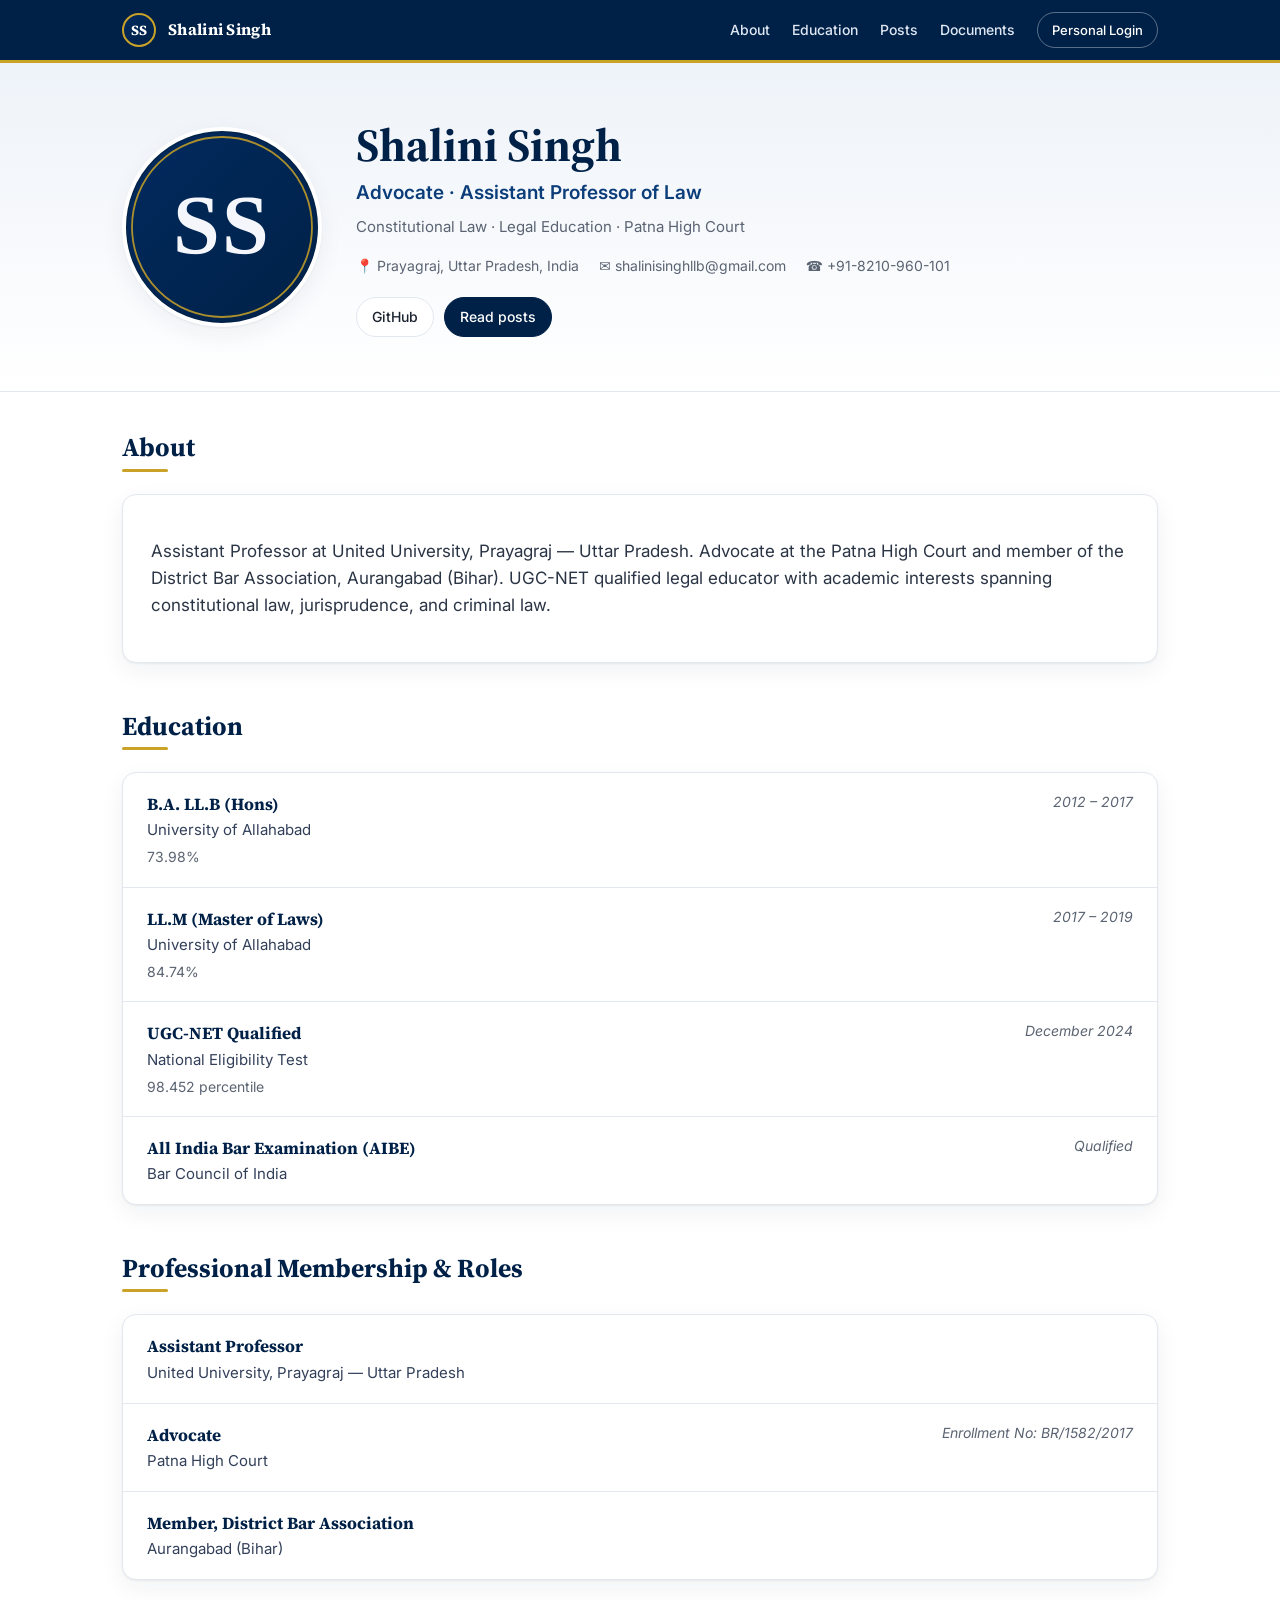
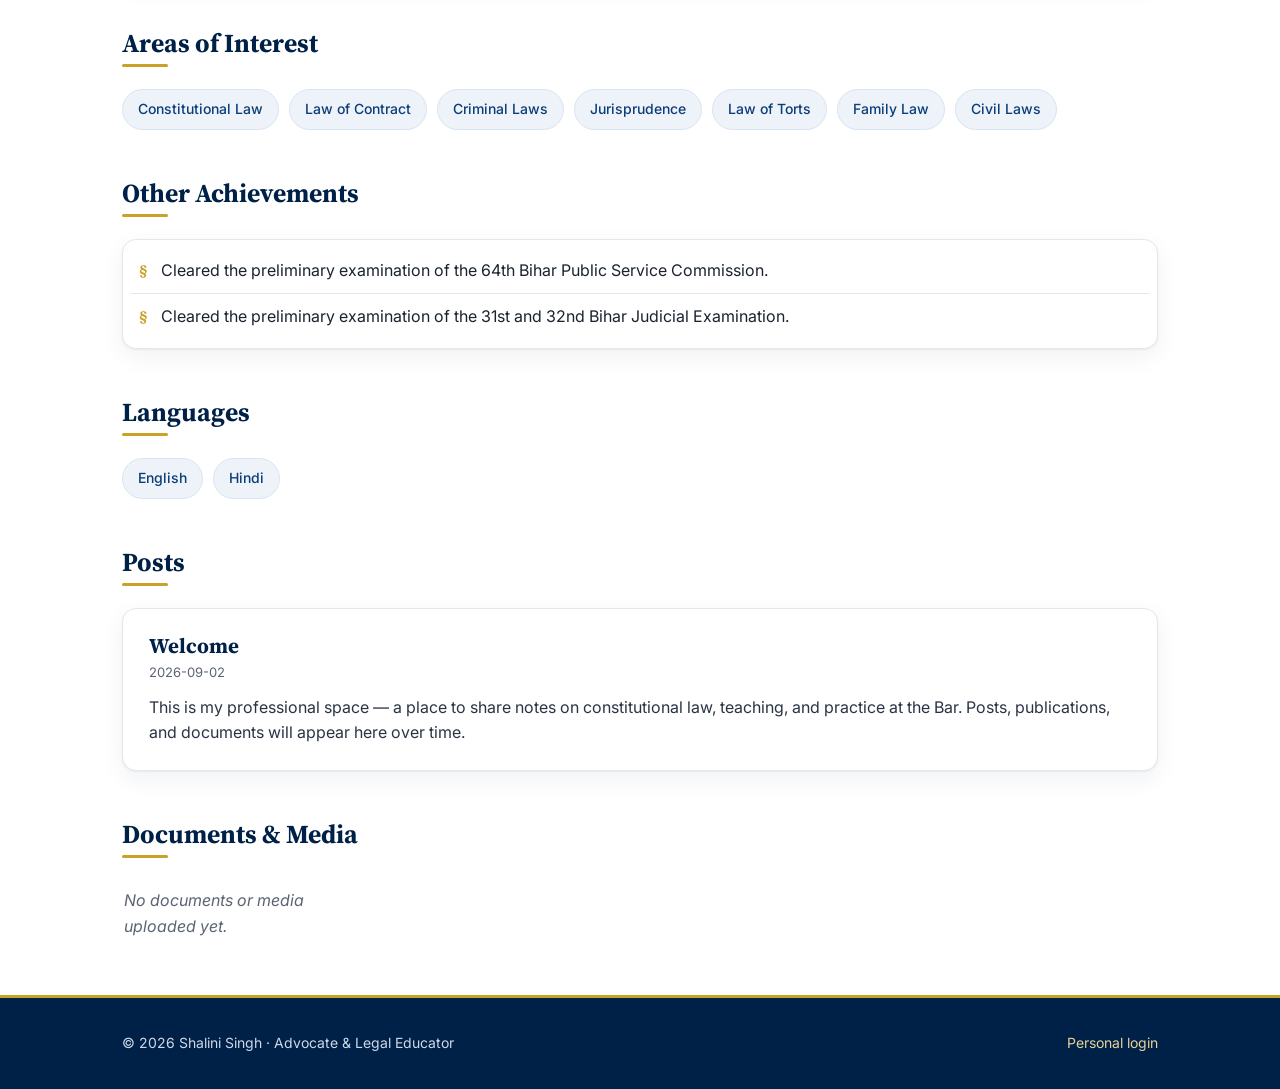
==== index.html @ 28cd280b "Initial site: public view + personal editor (GitHub-backed)" ====
<!DOCTYPE html>
<html lang="en">
<head>
  <meta charset="UTF-8" />
  <meta name="viewport" content="width=device-width, initial-scale=1.0" />
  <title>Shalini Singh — Advocate & Legal Educator</title>
  <meta name="description" content="Shalini Singh — Advocate at the Patna High Court and Assistant Professor of Law. Constitutional law, jurisprudence, and legal education." />
  <link rel="icon" href="assets/avatar.svg" />
  <link rel="preconnect" href="https://fonts.googleapis.com" />
  <link rel="preconnect" href="https://fonts.gstatic.com" crossorigin />
  <link href="https://fonts.googleapis.com/css2?family=Inter:wght@400;500;600;700&family=Source+Serif+4:opsz,wght@8..60,400;8..60,600;8..60,700&display=swap" rel="stylesheet" />
  <link rel="stylesheet" href="css/style.css" />
</head>
<body>
  <header class="topbar">
    <div class="container">
      <div class="brand">
        <span class="mark">SS</span>
        <a href="index.html">Shalini Singh</a>
      </div>
      <nav class="nav">
        <a href="#about">About</a>
        <a href="#education">Education</a>
        <a href="#posts">Posts</a>
        <a href="#library">Documents</a>
        <a class="btn-admin" href="admin.html">Personal Login</a>
      </nav>
    </div>
  </header>

  <section class="hero">
    <div class="container">
      <img id="hero-photo" class="photo" src="assets/avatar.svg" alt="Shalini Singh" />
      <div>
        <h1 id="hero-name">Shalini Singh</h1>
        <div class="title" id="hero-title"></div>
        <div class="tagline" id="hero-tagline"></div>
        <div class="meta" id="hero-meta"></div>
        <div class="actions" id="hero-actions"></div>
      </div>
    </div>
  </section>

  <main class="container">
    <section class="section" id="about">
      <div class="section-head"><h2>About</h2></div>
      <div class="card about-card" id="about-body"></div>
    </section>

    <!-- CV sections rendered from content.json -->
    <div id="sections"></div>

    <section class="section" id="posts">
      <div class="section-head"><h2>Posts</h2></div>
      <div class="posts" id="posts-list"></div>
    </section>

    <section class="section" id="library">
      <div class="section-head"><h2>Documents &amp; Media</h2></div>
      <div class="library" id="library-list"></div>
    </section>
  </main>

  <footer>
    <div class="container">
      <div>© <span id="year"></span> Shalini Singh · Advocate &amp; Legal Educator</div>
      <div><a href="admin.html">Personal login</a></div>
    </div>
  </footer>

  <script src="js/config.js"></script>
  <script src="js/app.js"></script>
</body>
</html>
---- css/style.css ----
/* ============================================================
   Shalini Singh — Advocate & Legal Educator
   Original design, academic aesthetic (Oxford-blue + gold).
   No third-party brand assets are used.
   ============================================================ */

:root {
  --navy: #002147;
  --navy-700: #012a5e;
  --navy-600: #0b3d7a;
  --link: #0b4aa2;
  --gold: #c9a227;
  --gold-soft: #e7d29a;
  --ink: #1b2330;
  --muted: #5b6472;
  --line: #e3e8ef;
  --bg: #ffffff;
  --bg-soft: #f6f8fb;
  --bg-tint: #eef3f9;
  --card: #ffffff;
  --shadow: 0 1px 2px rgba(16,32,64,.06), 0 8px 24px rgba(16,32,64,.06);
  --radius: 14px;
  --maxw: 1080px;
  --serif: "Source Serif 4", Georgia, "Times New Roman", serif;
  --sans: "Inter", system-ui, -apple-system, "Segoe UI", Roboto, Arial, sans-serif;
}

* { box-sizing: border-box; }
html { scroll-behavior: smooth; }
body {
  margin: 0;
  font-family: var(--sans);
  color: var(--ink);
  background: var(--bg);
  line-height: 1.6;
  -webkit-font-smoothing: antialiased;
}
a { color: var(--link); text-decoration: none; }
a:hover { text-decoration: underline; }
img { max-width: 100%; display: block; }
h1, h2, h3, h4 { font-family: var(--serif); color: var(--navy); line-height: 1.2; margin: 0 0 .4em; font-weight: 700; }
.container { max-width: var(--maxw); margin: 0 auto; padding: 0 22px; }

/* ---------- Top bar ---------- */
.topbar {
  position: sticky; top: 0; z-index: 50;
  background: var(--navy);
  color: #fff;
  border-bottom: 3px solid var(--gold);
}
.topbar .container { display: flex; align-items: center; justify-content: space-between; height: 60px; }
.brand { display: flex; align-items: center; gap: 12px; font-family: var(--serif); font-weight: 700; letter-spacing: .3px; }
.brand .mark {
  width: 34px; height: 34px; border-radius: 50%;
  background: linear-gradient(135deg, var(--navy-700), var(--navy));
  border: 2px solid var(--gold); color: #fff; font-size: 14px;
  display: grid; place-items: center; font-family: var(--serif); font-weight: 700;
}
.brand a { color: #fff; }
.brand a:hover { text-decoration: none; color: var(--gold-soft); }
.nav { display: flex; align-items: center; gap: 22px; }
.nav a { color: #dfe7f3; font-size: 14px; font-weight: 500; }
.nav a:hover { color: #fff; text-decoration: none; }
.nav .btn-admin {
  border: 1px solid rgba(255,255,255,.35); padding: 7px 14px; border-radius: 999px;
  color: #fff; font-size: 13px;
}
.nav .btn-admin:hover { background: rgba(255,255,255,.12); }

/* ---------- Hero ---------- */
.hero { background: linear-gradient(180deg, var(--bg-tint), var(--bg)); border-bottom: 1px solid var(--line); }
.hero .container { display: grid; grid-template-columns: 200px 1fr; gap: 34px; align-items: center; padding: 54px 22px; }
.hero .photo {
  width: 200px; height: 200px; border-radius: 50%; object-fit: cover;
  border: 4px solid #fff; box-shadow: var(--shadow); background: var(--navy);
}
.hero h1 { font-size: clamp(30px, 5vw, 46px); margin-bottom: 6px; }
.hero .title { font-size: 19px; color: var(--navy-600); font-weight: 600; }
.hero .tagline { color: var(--muted); margin-top: 6px; font-size: 15px; }
.hero .meta { display: flex; flex-wrap: wrap; gap: 8px 20px; margin-top: 16px; color: var(--muted); font-size: 14px; }
.hero .meta a { color: var(--muted); }
.hero .meta a:hover { color: var(--link); }
.hero .actions { margin-top: 20px; display: flex; flex-wrap: wrap; gap: 10px; }
.chip {
  display: inline-flex; align-items: center; gap: 7px;
  padding: 8px 15px; border-radius: 999px; font-size: 14px; font-weight: 500;
  border: 1px solid var(--line); background: #fff; color: var(--ink);
}
.chip:hover { border-color: var(--gold); text-decoration: none; }
.chip.primary { background: var(--navy); color: #fff; border-color: var(--navy); }
.chip.primary:hover { background: var(--navy-700); }

/* ---------- Sections ---------- */
main { padding: 12px 0 60px; }
.section { padding: 40px 0 8px; }
.section-head { display: flex; align-items: baseline; gap: 14px; margin-bottom: 22px; }
.section-head h2 { font-size: 26px; margin: 0; position: relative; padding-bottom: 8px; }
.section-head h2::after { content: ""; position: absolute; left: 0; bottom: 0; width: 46px; height: 3px; background: var(--gold); border-radius: 2px; }

.card { background: var(--card); border: 1px solid var(--line); border-radius: var(--radius); box-shadow: var(--shadow); }
.grid { display: grid; gap: 18px; }
.about-card { padding: 26px 28px; font-size: 17px; color: #2a3444; }

/* timeline / list */
.timeline .row, .list .row { padding: 18px 24px; border-bottom: 1px solid var(--line); display: grid; grid-template-columns: 1fr auto; gap: 4px 18px; }
.timeline .row:last-child, .list .row:last-child { border-bottom: 0; }
.row .heading { font-family: var(--serif); font-weight: 700; color: var(--navy); font-size: 17px; }
.row .sub { color: #33405a; font-size: 15px; }
.row .meta { color: var(--muted); font-size: 14px; font-style: italic; white-space: nowrap; }
.row .detail { grid-column: 1 / -1; color: var(--muted); font-size: 14px; }

/* tags */
.tags { display: flex; flex-wrap: wrap; gap: 10px; }
.tag { background: var(--bg-tint); color: var(--navy-600); border: 1px solid #d9e4f2; padding: 8px 15px; border-radius: 999px; font-size: 14px; font-weight: 500; }

/* bullets */
.bullets { list-style: none; margin: 0; padding: 8px 8px; }
.bullets li { position: relative; padding: 10px 10px 10px 30px; border-bottom: 1px solid var(--line); }
.bullets li:last-child { border-bottom: 0; }
.bullets li::before { content: "§"; position: absolute; left: 8px; top: 10px; color: var(--gold); font-family: var(--serif); font-weight: 700; }

/* text section */
.text-body { padding: 22px 26px; color: #2a3444; }
.text-body p { margin: 0 0 12px; }

/* ---------- Posts ---------- */
.posts { display: grid; gap: 20px; }
.post { padding: 24px 26px; }
.post h3 { font-size: 21px; margin-bottom: 4px; }
.post .date { color: var(--muted); font-size: 13px; margin-bottom: 12px; }
.post .body { color: #2a3444; white-space: pre-wrap; }
.post .media { margin-top: 16px; display: grid; grid-template-columns: repeat(auto-fill, minmax(150px, 1fr)); gap: 12px; }
.post .media img { border-radius: 10px; border: 1px solid var(--line); }

/* ---------- Documents / media library ---------- */
.library { display: grid; grid-template-columns: repeat(auto-fill, minmax(220px, 1fr)); gap: 18px; }
.doc { padding: 18px 20px; display: flex; flex-direction: column; gap: 10px; }
.doc .icon { width: 42px; height: 42px; border-radius: 10px; background: var(--bg-tint); color: var(--navy); display: grid; place-items: center; font-family: var(--serif); font-weight: 700; font-size: 15px; border: 1px solid #d9e4f2; }
.doc .name { font-weight: 600; color: var(--navy); word-break: break-word; }
.doc .cap { color: var(--muted); font-size: 13px; }
.doc .thumb { border-radius: 10px; border: 1px solid var(--line); aspect-ratio: 4/3; object-fit: cover; }
.doc video { border-radius: 10px; width: 100%; }
.doc a.open { font-size: 13px; font-weight: 600; }

.empty { color: var(--muted); font-style: italic; padding: 8px 2px; }

/* ---------- Footer ---------- */
footer { background: var(--navy); color: #cdd9ea; padding: 34px 0; margin-top: 40px; border-top: 3px solid var(--gold); }
footer .container { display: flex; flex-wrap: wrap; justify-content: space-between; gap: 12px; font-size: 14px; }
footer a { color: var(--gold-soft); }

/* ============================================================
   Admin panel
   ============================================================ */
.admin-wrap { max-width: 860px; margin: 0 auto; padding: 30px 22px 80px; }
.panel { background: #fff; border: 1px solid var(--line); border-radius: var(--radius); box-shadow: var(--shadow); padding: 24px 26px; margin-bottom: 22px; }
.panel h2 { font-size: 20px; }
.panel h3 { font-size: 16px; margin-top: 4px; }
label { display: block; font-size: 13px; font-weight: 600; color: var(--navy); margin: 12px 0 5px; }
input[type=text], input[type=password], input[type=url], input[type=email], input[type=tel], input[type=date], select, textarea {
  width: 100%; padding: 10px 12px; border: 1px solid #cdd6e2; border-radius: 9px; font-family: var(--sans); font-size: 14px; color: var(--ink); background: #fff;
}
textarea { min-height: 96px; resize: vertical; }
input:focus, textarea:focus, select:focus { outline: none; border-color: var(--navy-600); box-shadow: 0 0 0 3px rgba(11,61,122,.12); }
.btn {
  display: inline-flex; align-items: center; gap: 8px; cursor: pointer;
  border: 1px solid var(--navy); background: var(--navy); color: #fff;
  padding: 10px 18px; border-radius: 9px; font-size: 14px; font-weight: 600; font-family: var(--sans);
}
.btn:hover { background: var(--navy-700); }
.btn.secondary { background: #fff; color: var(--navy); }
.btn.secondary:hover { background: var(--bg-soft); }
.btn.danger { background: #fff; color: #9b1c2e; border-color: #e0b4bb; }
.btn.danger:hover { background: #fdeef0; }
.btn.ghost { background: transparent; border-color: transparent; color: var(--link); padding: 6px 8px; }
.row-actions { display: flex; gap: 8px; flex-wrap: wrap; }
.hint { color: var(--muted); font-size: 13px; margin-top: 6px; }
.callout { background: #fff8e6; border: 1px solid var(--gold-soft); border-left: 4px solid var(--gold); padding: 14px 16px; border-radius: 10px; color: #5b4a1a; font-size: 14px; }
.tab-bar { display: flex; gap: 6px; flex-wrap: wrap; margin: 16px 0 20px; }
.tab { padding: 9px 16px; border-radius: 999px; border: 1px solid var(--line); background: #fff; cursor: pointer; font-size: 14px; font-weight: 600; color: var(--muted); }
.tab.active { background: var(--navy); color: #fff; border-color: var(--navy); }
.tabpane { display: none; }
.tabpane.active { display: block; }
.item-row { border: 1px solid var(--line); border-radius: 10px; padding: 14px 16px; margin-bottom: 12px; background: var(--bg-soft); }
.item-row .top { display: flex; justify-content: space-between; align-items: center; gap: 10px; }
.item-row .top strong { font-family: var(--serif); color: var(--navy); }
.grid-2 { display: grid; grid-template-columns: 1fr 1fr; gap: 12px; }
.status { position: fixed; right: 18px; bottom: 18px; background: var(--navy); color: #fff; padding: 12px 18px; border-radius: 10px; box-shadow: var(--shadow); font-size: 14px; opacity: 0; transform: translateY(10px); transition: .25s; z-index: 200; max-width: 360px; }
.status.show { opacity: 1; transform: none; }
.status.err { background: #9b1c2e; }
.status.ok { background: #14663b; }
.gate { max-width: 460px; margin: 60px auto; }

@media (max-width: 760px) {
  .hero .container { grid-template-columns: 1fr; justify-items: center; text-align: center; padding: 36px 22px; }
  .hero .meta, .hero .actions { justify-content: center; }
  .nav a:not(.btn-admin) { display: none; }
  .grid-2 { grid-template-columns: 1fr; }
  .row .meta { white-space: normal; }
}
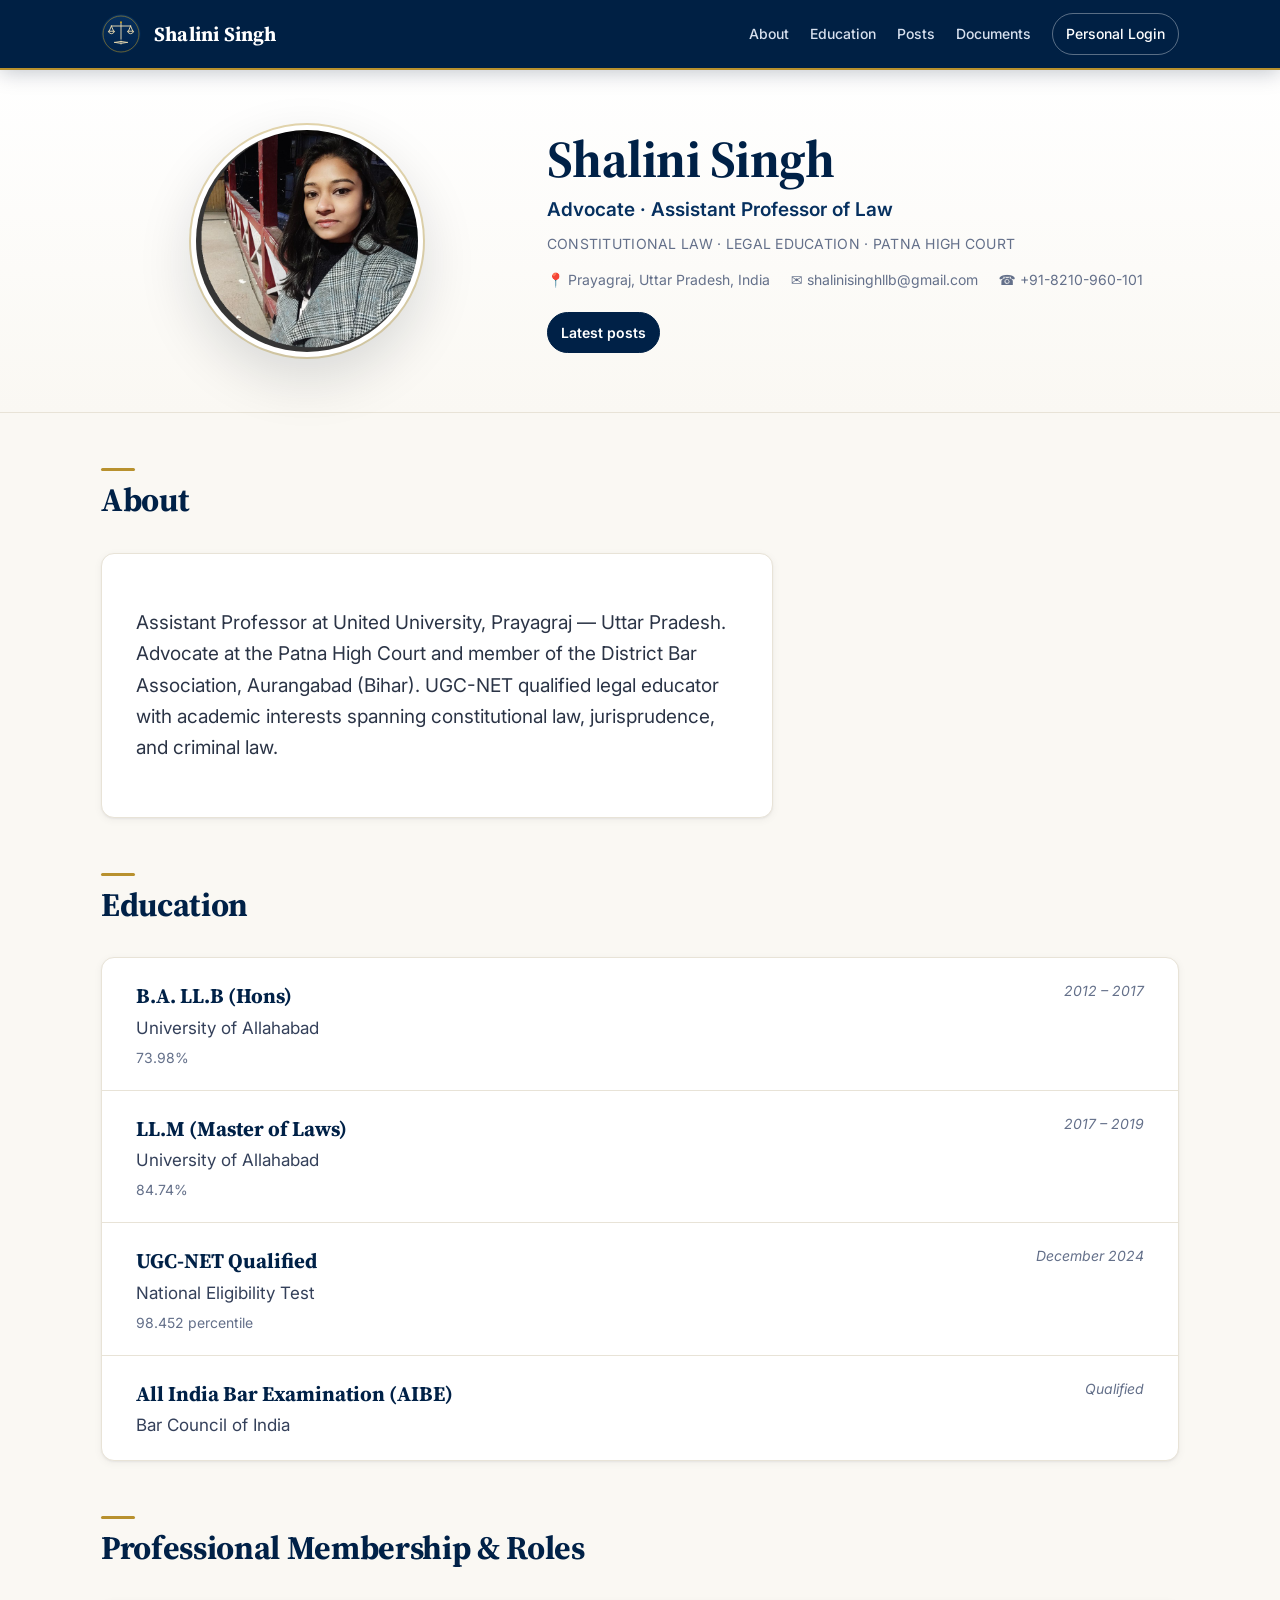
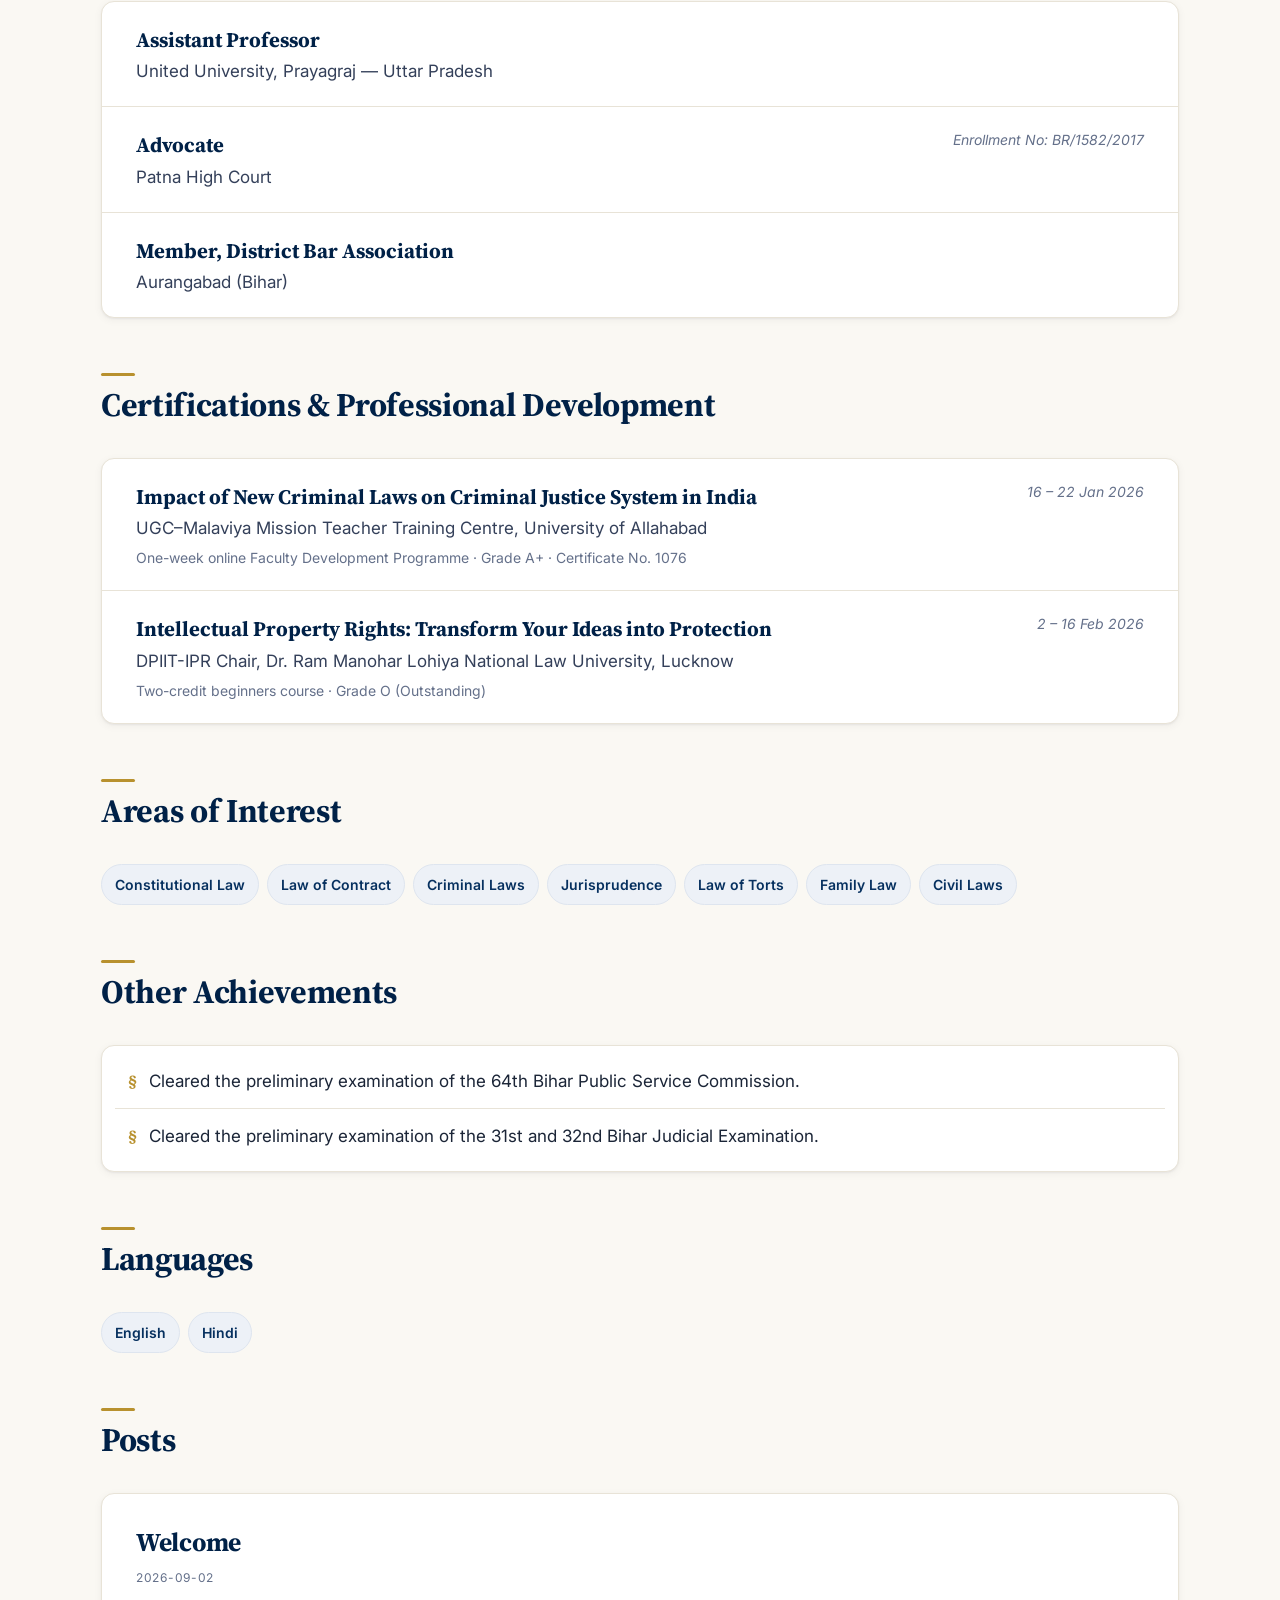
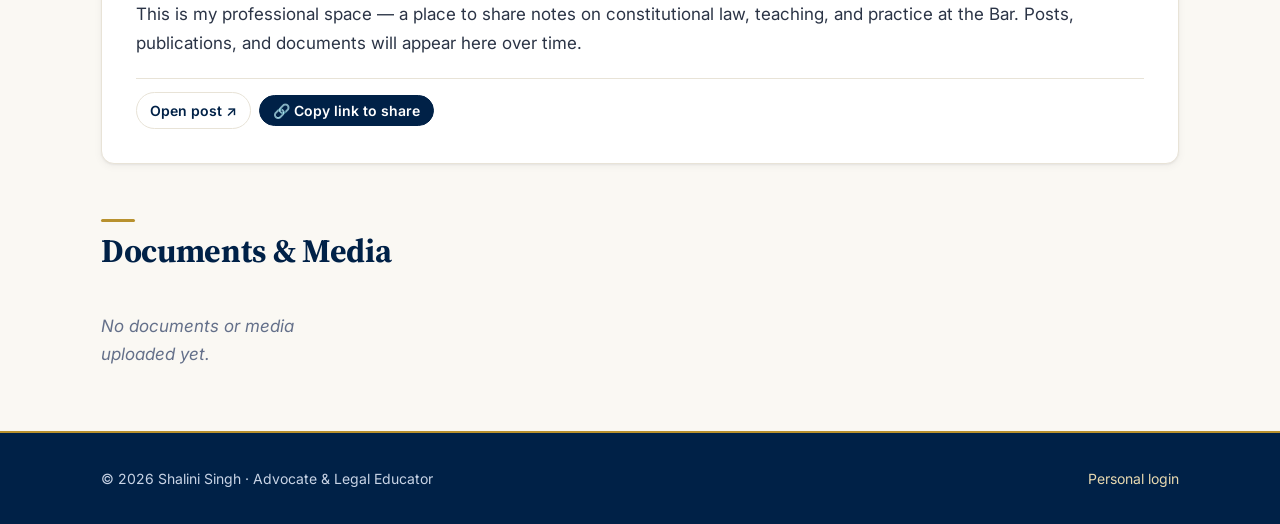
==== commit f35a4464: "Redesign (golden-ratio + Oxford palette), custom logo, real photo, shareable posts with copy-link, r" ====
--- a/index.html
+++ b/index.html
@@ -5,7 +5,7 @@
   <meta name="viewport" content="width=device-width, initial-scale=1.0" />
   <title>Shalini Singh — Advocate & Legal Educator</title>
   <meta name="description" content="Shalini Singh — Advocate at the Patna High Court and Assistant Professor of Law. Constitutional law, jurisprudence, and legal education." />
-  <link rel="icon" href="assets/avatar.svg" />
+  <link rel="icon" href="assets/logo.svg" />
   <link rel="preconnect" href="https://fonts.googleapis.com" />
   <link rel="preconnect" href="https://fonts.gstatic.com" crossorigin />
   <link href="https://fonts.googleapis.com/css2?family=Inter:wght@400;500;600;700&family=Source+Serif+4:opsz,wght@8..60,400;8..60,600;8..60,700&display=swap" rel="stylesheet" />
@@ -15,7 +15,7 @@
   <header class="topbar">
     <div class="container">
       <div class="brand">
-        <span class="mark">SS</span>
+        <img class="logo" src="assets/logo.svg" alt="Shalini Singh emblem" />
         <a href="index.html">Shalini Singh</a>
       </div>
       <nav class="nav">
--- a/css/style.css
+++ b/css/style.css
@@ -1,200 +1,252 @@
 /* ============================================================
    Shalini Singh — Advocate & Legal Educator
-   Original design, academic aesthetic (Oxford-blue + gold).
-   No third-party brand assets are used.
+   Original design. Academic-publisher aesthetic: warm paper,
+   Oxford navy, antique gold. No third-party brand assets.
+
+   System:
+   • Spacing = Fibonacci scale (embodies the golden ratio φ≈1.618)
+   • Type    = golden-ratio modular scale
+   • Reading measure ≈ container / φ
    ============================================================ */
 
 :root {
-  --navy: #002147;
-  --navy-700: #012a5e;
-  --navy-600: #0b3d7a;
-  --link: #0b4aa2;
-  --gold: #c9a227;
-  --gold-soft: #e7d29a;
-  --ink: #1b2330;
-  --muted: #5b6472;
-  --line: #e3e8ef;
-  --bg: #ffffff;
-  --bg-soft: #f6f8fb;
-  --bg-tint: #eef3f9;
-  --card: #ffffff;
-  --shadow: 0 1px 2px rgba(16,32,64,.06), 0 8px 24px rgba(16,32,64,.06);
-  --radius: 14px;
-  --maxw: 1080px;
+  /* ---- palette ---- */
+  --navy-900: #0A1526;
+  --navy:     #002147;   /* Oxford blue — brand */
+  --navy-700: #06305F;
+  --blue-600: #1D4E89;   /* interactive */
+  --link:     #1D4E89;
+  --gold:     #B8912E;   /* antique gold */
+  --gold-500: #C9A227;
+  --gold-soft:#E7D9B0;
+  --paper:    #FAF8F3;   /* warm background */
+  --surface:  #FFFFFF;
+  --surface-2:#F4F2EB;
+  --tint:     #EDF1F7;   /* cool tint (tags) */
+  --ink:      #1B2537;
+  --muted:    #64708A;
+  --line:     #E8E3D7;   /* warm hairline */
+  --line-cool:#DEE5EF;
+
+  /* ---- Fibonacci spacing (golden-ratio rhythm) ---- */
+  --s3xs: 4px;  --s2xs: 6px;  --sxs: 8px;  --ssm: 13px;
+  --smd: 21px;  --slg: 34px;  --sxl: 55px; --sxxl: 89px; --shuge: 144px;
+
+  /* ---- golden-ratio type scale ---- */
+  --fs-xs: .75rem;    --fs-sm: .875rem;   --fs-md: 1.0625rem;
+  --fs-lg: 1.1875rem; --fs-h4: 1.3rem;    --fs-h3: 1.618rem;
+  --fs-h2: 2.058rem;  --fs-h1: clamp(2.2rem, 4.6vw, 3.236rem);
+
+  /* ---- form ---- */
+  --r-sm: 8px; --r: 13px; --r-lg: 21px;
+  --maxw: 1120px;
+  --measure: 42rem;               /* ≈ maxw / φ : ideal reading width */
+  --shadow-sm: 0 1px 2px rgba(10,21,38,.05), 0 2px 8px rgba(10,21,38,.05);
+  --shadow:    0 1px 2px rgba(10,21,38,.06), 0 13px 34px rgba(10,21,38,.08);
+  --shadow-lg: 0 21px 55px rgba(10,21,38,.14);
   --serif: "Source Serif 4", Georgia, "Times New Roman", serif;
   --sans: "Inter", system-ui, -apple-system, "Segoe UI", Roboto, Arial, sans-serif;
 }
 
 * { box-sizing: border-box; }
-html { scroll-behavior: smooth; }
+html { scroll-behavior: smooth; font-size: 16px; }
 body {
   margin: 0;
   font-family: var(--sans);
+  font-size: var(--fs-md);
   color: var(--ink);
-  background: var(--bg);
-  line-height: 1.6;
+  background: var(--paper);
+  line-height: 1.65;
   -webkit-font-smoothing: antialiased;
-}
-a { color: var(--link); text-decoration: none; }
-a:hover { text-decoration: underline; }
+  text-rendering: optimizeLegibility;
+}
+a { color: var(--link); text-decoration: none; transition: color .15s ease; }
+a:hover { color: var(--navy); text-decoration: underline; text-underline-offset: 3px; }
 img { max-width: 100%; display: block; }
-h1, h2, h3, h4 { font-family: var(--serif); color: var(--navy); line-height: 1.2; margin: 0 0 .4em; font-weight: 700; }
-.container { max-width: var(--maxw); margin: 0 auto; padding: 0 22px; }
+h1, h2, h3, h4 { font-family: var(--serif); color: var(--navy); line-height: 1.15; margin: 0 0 .4em; font-weight: 700; letter-spacing: -.01em; }
+h1 { font-size: var(--fs-h1); }
+h2 { font-size: var(--fs-h2); }
+h3 { font-size: var(--fs-h3); }
+.container { max-width: var(--maxw); margin: 0 auto; padding: 0 var(--smd); }
 
 /* ---------- Top bar ---------- */
 .topbar {
   position: sticky; top: 0; z-index: 50;
+  background: color-mix(in srgb, var(--navy) 96%, black);
+  color: #fff;
+  border-bottom: 2px solid var(--gold);
+  box-shadow: 0 2px 20px rgba(0,20,45,.25);
+}
+.topbar .container { display: flex; align-items: center; justify-content: space-between; height: 68px; }
+.brand { display: flex; align-items: center; gap: var(--ssm); }
+.brand .logo { width: 40px; height: 40px; display: block; }
+.brand .mark {  /* legacy fallback if logo missing */
+  width: 38px; height: 38px; border-radius: 50%; background: var(--navy-700);
+  border: 2px solid var(--gold); color: #fff; display: grid; place-items: center;
+  font-family: var(--serif); font-weight: 700; font-size: 14px;
+}
+.brand a { color: #fff; font-family: var(--serif); font-weight: 700; font-size: 1.25rem; letter-spacing: .2px; }
+.brand a:hover { color: var(--gold-soft); text-decoration: none; }
+.nav { display: flex; align-items: center; gap: var(--smd); }
+.nav a { color: #d7e0ee; font-size: var(--fs-sm); font-weight: 500; }
+.nav a:hover { color: #fff; text-decoration: none; }
+.nav .btn-admin { border: 1px solid rgba(255,255,255,.35); padding: var(--sxs) var(--ssm); border-radius: 999px; color: #fff; }
+.nav .btn-admin:hover { background: rgba(255,255,255,.12); border-color: var(--gold-soft); }
+
+/* ---------- Hero (golden split 38.2 / 61.8) ---------- */
+.hero { background: linear-gradient(180deg, #fff 0%, var(--paper) 100%); border-bottom: 1px solid var(--line); }
+.hero .container {
+  display: grid; grid-template-columns: 38.2% 61.8%;
+  gap: var(--slg); align-items: center; padding: var(--sxl) var(--smd);
+}
+.hero .photo {
+  width: 232px; height: 232px; border-radius: 50%; object-fit: cover; justify-self: center;
+  border: 5px solid #fff; box-shadow: var(--shadow-lg), 0 0 0 2px var(--gold-soft);
   background: var(--navy);
-  color: #fff;
-  border-bottom: 3px solid var(--gold);
-}
-.topbar .container { display: flex; align-items: center; justify-content: space-between; height: 60px; }
-.brand { display: flex; align-items: center; gap: 12px; font-family: var(--serif); font-weight: 700; letter-spacing: .3px; }
-.brand .mark {
-  width: 34px; height: 34px; border-radius: 50%;
-  background: linear-gradient(135deg, var(--navy-700), var(--navy));
-  border: 2px solid var(--gold); color: #fff; font-size: 14px;
-  display: grid; place-items: center; font-family: var(--serif); font-weight: 700;
-}
-.brand a { color: #fff; }
-.brand a:hover { text-decoration: none; color: var(--gold-soft); }
-.nav { display: flex; align-items: center; gap: 22px; }
-.nav a { color: #dfe7f3; font-size: 14px; font-weight: 500; }
-.nav a:hover { color: #fff; text-decoration: none; }
-.nav .btn-admin {
-  border: 1px solid rgba(255,255,255,.35); padding: 7px 14px; border-radius: 999px;
-  color: #fff; font-size: 13px;
-}
-.nav .btn-admin:hover { background: rgba(255,255,255,.12); }
-
-/* ---------- Hero ---------- */
-.hero { background: linear-gradient(180deg, var(--bg-tint), var(--bg)); border-bottom: 1px solid var(--line); }
-.hero .container { display: grid; grid-template-columns: 200px 1fr; gap: 34px; align-items: center; padding: 54px 22px; }
-.hero .photo {
-  width: 200px; height: 200px; border-radius: 50%; object-fit: cover;
-  border: 4px solid #fff; box-shadow: var(--shadow); background: var(--navy);
-}
-.hero h1 { font-size: clamp(30px, 5vw, 46px); margin-bottom: 6px; }
-.hero .title { font-size: 19px; color: var(--navy-600); font-weight: 600; }
-.hero .tagline { color: var(--muted); margin-top: 6px; font-size: 15px; }
-.hero .meta { display: flex; flex-wrap: wrap; gap: 8px 20px; margin-top: 16px; color: var(--muted); font-size: 14px; }
+}
+.hero h1 { margin-bottom: var(--s2xs); }
+.hero .title { font-size: var(--fs-lg); color: var(--navy-700); font-weight: 600; }
+.hero .tagline { color: var(--muted); margin-top: var(--s2xs); font-size: var(--fs-sm); letter-spacing: .02em; text-transform: uppercase; }
+.hero .meta { display: flex; flex-wrap: wrap; gap: var(--sxs) var(--smd); margin-top: var(--ssm); color: var(--muted); font-size: var(--fs-sm); }
 .hero .meta a { color: var(--muted); }
-.hero .meta a:hover { color: var(--link); }
-.hero .actions { margin-top: 20px; display: flex; flex-wrap: wrap; gap: 10px; }
+.hero .meta a:hover { color: var(--link); text-decoration: none; }
+.hero .actions { margin-top: var(--smd); display: flex; flex-wrap: wrap; gap: var(--sxs); }
 .chip {
-  display: inline-flex; align-items: center; gap: 7px;
-  padding: 8px 15px; border-radius: 999px; font-size: 14px; font-weight: 500;
-  border: 1px solid var(--line); background: #fff; color: var(--ink);
-}
-.chip:hover { border-color: var(--gold); text-decoration: none; }
+  display: inline-flex; align-items: center; gap: var(--sxs);
+  padding: var(--sxs) var(--ssm); border-radius: 999px; font-size: var(--fs-sm); font-weight: 600;
+  border: 1px solid var(--line); background: #fff; color: var(--ink); transition: all .15s ease;
+}
+.chip:hover { border-color: var(--gold); color: var(--navy); text-decoration: none; transform: translateY(-1px); }
 .chip.primary { background: var(--navy); color: #fff; border-color: var(--navy); }
-.chip.primary:hover { background: var(--navy-700); }
+.chip.primary:hover { background: var(--navy-700); color: #fff; }
 
 /* ---------- Sections ---------- */
-main { padding: 12px 0 60px; }
-.section { padding: 40px 0 8px; }
-.section-head { display: flex; align-items: baseline; gap: 14px; margin-bottom: 22px; }
-.section-head h2 { font-size: 26px; margin: 0; position: relative; padding-bottom: 8px; }
-.section-head h2::after { content: ""; position: absolute; left: 0; bottom: 0; width: 46px; height: 3px; background: var(--gold); border-radius: 2px; }
-
-.card { background: var(--card); border: 1px solid var(--line); border-radius: var(--radius); box-shadow: var(--shadow); }
-.grid { display: grid; gap: 18px; }
-.about-card { padding: 26px 28px; font-size: 17px; color: #2a3444; }
+main { padding: var(--smd) 0 var(--sxl); }
+.section { padding: var(--sxl) 0 0; }
+.section-head { margin-bottom: var(--slg); }
+.section-head h2 { position: relative; padding-top: var(--ssm); }
+.section-head h2::before { content: ""; position: absolute; top: 0; left: 0; width: var(--slg); height: 3px; background: var(--gold); border-radius: 2px; }
+
+.card { background: var(--surface); border: 1px solid var(--line); border-radius: var(--r); box-shadow: var(--shadow-sm); }
+.grid { display: grid; gap: var(--smd); }
+.about-card { padding: var(--slg); font-size: var(--fs-lg); color: #2b3446; max-width: var(--measure); }
 
 /* timeline / list */
-.timeline .row, .list .row { padding: 18px 24px; border-bottom: 1px solid var(--line); display: grid; grid-template-columns: 1fr auto; gap: 4px 18px; }
+.timeline .row, .list .row { padding: var(--smd) var(--slg); border-bottom: 1px solid var(--line); display: grid; grid-template-columns: 1fr auto; gap: var(--s3xs) var(--smd); }
 .timeline .row:last-child, .list .row:last-child { border-bottom: 0; }
-.row .heading { font-family: var(--serif); font-weight: 700; color: var(--navy); font-size: 17px; }
-.row .sub { color: #33405a; font-size: 15px; }
-.row .meta { color: var(--muted); font-size: 14px; font-style: italic; white-space: nowrap; }
-.row .detail { grid-column: 1 / -1; color: var(--muted); font-size: 14px; }
+.row .heading { font-family: var(--serif); font-weight: 700; color: var(--navy); font-size: var(--fs-h4); }
+.row .sub { color: #34405a; font-size: var(--fs-md); }
+.row .meta { color: var(--muted); font-size: var(--fs-sm); font-style: italic; white-space: nowrap; }
+.row .detail { grid-column: 1 / -1; color: var(--muted); font-size: var(--fs-sm); }
 
 /* tags */
-.tags { display: flex; flex-wrap: wrap; gap: 10px; }
-.tag { background: var(--bg-tint); color: var(--navy-600); border: 1px solid #d9e4f2; padding: 8px 15px; border-radius: 999px; font-size: 14px; font-weight: 500; }
+.tags { display: flex; flex-wrap: wrap; gap: var(--sxs); }
+.tag { background: var(--tint); color: var(--navy-700); border: 1px solid var(--line-cool); padding: var(--sxs) var(--ssm); border-radius: 999px; font-size: var(--fs-sm); font-weight: 600; }
 
 /* bullets */
-.bullets { list-style: none; margin: 0; padding: 8px 8px; }
-.bullets li { position: relative; padding: 10px 10px 10px 30px; border-bottom: 1px solid var(--line); }
+.bullets { list-style: none; margin: 0; padding: var(--sxs) var(--ssm); }
+.bullets li { position: relative; padding: var(--ssm) var(--ssm) var(--ssm) var(--slg); border-bottom: 1px solid var(--line); }
 .bullets li:last-child { border-bottom: 0; }
-.bullets li::before { content: "§"; position: absolute; left: 8px; top: 10px; color: var(--gold); font-family: var(--serif); font-weight: 700; }
-
-/* text section */
-.text-body { padding: 22px 26px; color: #2a3444; }
-.text-body p { margin: 0 0 12px; }
+.bullets li::before { content: "§"; position: absolute; left: var(--ssm); top: var(--ssm); color: var(--gold); font-family: var(--serif); font-weight: 700; }
+
+/* text */
+.text-body { padding: var(--smd) var(--slg); color: #2b3446; max-width: var(--measure); }
+.text-body p { margin: 0 0 var(--ssm); }
 
 /* ---------- Posts ---------- */
-.posts { display: grid; gap: 20px; }
-.post { padding: 24px 26px; }
-.post h3 { font-size: 21px; margin-bottom: 4px; }
-.post .date { color: var(--muted); font-size: 13px; margin-bottom: 12px; }
-.post .body { color: #2a3444; white-space: pre-wrap; }
-.post .media { margin-top: 16px; display: grid; grid-template-columns: repeat(auto-fill, minmax(150px, 1fr)); gap: 12px; }
-.post .media img { border-radius: 10px; border: 1px solid var(--line); }
+.posts { display: grid; gap: var(--smd); }
+.post { padding: var(--slg); }
+.post h3 a { color: var(--navy); }
+.post h3 a:hover { color: var(--gold); text-decoration: none; }
+.post .date { color: var(--muted); font-size: var(--fs-xs); text-transform: uppercase; letter-spacing: .06em; margin-bottom: var(--ssm); }
+.post .body { color: #2b3446; white-space: pre-wrap; }
+.post.single { max-width: var(--measure); margin: 0 auto var(--slg); box-shadow: var(--shadow); }
+.post.single h1 { margin-bottom: var(--sxs); }
+
+/* attachments */
+.attachments { margin-top: var(--smd); display: grid; grid-template-columns: repeat(auto-fill, minmax(180px, 1fr)); gap: var(--ssm); }
+.att-img { border-radius: var(--r-sm); border: 1px solid var(--line); aspect-ratio: 4/3; object-fit: cover; width: 100%; transition: transform .18s ease; }
+.att-img:hover { transform: scale(1.02); }
+.att-video { border-radius: var(--r-sm); width: 100%; border: 1px solid var(--line); }
+.att-doc {
+  display: flex; flex-direction: column; gap: var(--s2xs); padding: var(--ssm);
+  border: 1px solid var(--line); border-radius: var(--r-sm); background: var(--surface-2); color: var(--ink);
+  transition: all .15s ease;
+}
+.att-doc:hover { border-color: var(--gold); text-decoration: none; transform: translateY(-2px); box-shadow: var(--shadow-sm); }
+.att-doc .ic { align-self: flex-start; background: var(--navy); color: #fff; font-family: var(--serif); font-weight: 700; font-size: var(--fs-xs); padding: var(--s3xs) var(--sxs); border-radius: 6px; letter-spacing: .04em; }
+.att-doc .nm { font-weight: 600; color: var(--navy); word-break: break-word; }
+.att-doc .dl { color: var(--link); font-size: var(--fs-sm); font-weight: 600; }
+
+/* action row on posts / cards */
+.post-actions { display: flex; flex-wrap: wrap; gap: var(--sxs); align-items: center; margin-top: var(--smd); padding-top: var(--ssm); border-top: 1px solid var(--line); }
+.mini { display: inline-flex; align-items: center; gap: var(--s2xs); font-size: var(--fs-sm); font-weight: 600; padding: var(--s2xs) var(--ssm); border-radius: 999px; border: 1px solid var(--line); background: #fff; color: var(--navy); cursor: pointer; font-family: var(--sans); transition: all .15s ease; }
+.mini:hover { border-color: var(--gold); background: var(--surface-2); text-decoration: none; }
+.mini.copy { background: var(--navy); color: #fff; border-color: var(--navy); }
+.mini.copy:hover { background: var(--navy-700); }
 
 /* ---------- Documents / media library ---------- */
-.library { display: grid; grid-template-columns: repeat(auto-fill, minmax(220px, 1fr)); gap: 18px; }
-.doc { padding: 18px 20px; display: flex; flex-direction: column; gap: 10px; }
-.doc .icon { width: 42px; height: 42px; border-radius: 10px; background: var(--bg-tint); color: var(--navy); display: grid; place-items: center; font-family: var(--serif); font-weight: 700; font-size: 15px; border: 1px solid #d9e4f2; }
+.library { display: grid; grid-template-columns: repeat(auto-fill, minmax(240px, 1fr)); gap: var(--smd); }
+.doc { padding: var(--smd); display: flex; flex-direction: column; gap: var(--sxs); }
+.doc .icon { width: 46px; height: 46px; border-radius: var(--r-sm); background: var(--tint); color: var(--navy); display: grid; place-items: center; font-family: var(--serif); font-weight: 700; font-size: var(--fs-sm); border: 1px solid var(--line-cool); }
 .doc .name { font-weight: 600; color: var(--navy); word-break: break-word; }
-.doc .cap { color: var(--muted); font-size: 13px; }
-.doc .thumb { border-radius: 10px; border: 1px solid var(--line); aspect-ratio: 4/3; object-fit: cover; }
-.doc video { border-radius: 10px; width: 100%; }
-.doc a.open { font-size: 13px; font-weight: 600; }
-
-.empty { color: var(--muted); font-style: italic; padding: 8px 2px; }
+.doc .cap { color: var(--muted); font-size: var(--fs-sm); }
+.doc .thumb { border-radius: var(--r-sm); border: 1px solid var(--line); aspect-ratio: 4/3; object-fit: cover; }
+.doc video { border-radius: var(--r-sm); width: 100%; }
+.doc .open { font-size: var(--fs-sm); font-weight: 600; }
+
+.empty { color: var(--muted); font-style: italic; padding: var(--sxs) 0; }
 
 /* ---------- Footer ---------- */
-footer { background: var(--navy); color: #cdd9ea; padding: 34px 0; margin-top: 40px; border-top: 3px solid var(--gold); }
-footer .container { display: flex; flex-wrap: wrap; justify-content: space-between; gap: 12px; font-size: 14px; }
+footer { background: var(--navy); color: #c8d4e6; padding: var(--slg) 0; margin-top: var(--sxl); border-top: 2px solid var(--gold); }
+footer .container { display: flex; flex-wrap: wrap; justify-content: space-between; gap: var(--ssm); font-size: var(--fs-sm); }
 footer a { color: var(--gold-soft); }
 
 /* ============================================================
    Admin panel
    ============================================================ */
-.admin-wrap { max-width: 860px; margin: 0 auto; padding: 30px 22px 80px; }
-.panel { background: #fff; border: 1px solid var(--line); border-radius: var(--radius); box-shadow: var(--shadow); padding: 24px 26px; margin-bottom: 22px; }
-.panel h2 { font-size: 20px; }
-.panel h3 { font-size: 16px; margin-top: 4px; }
-label { display: block; font-size: 13px; font-weight: 600; color: var(--navy); margin: 12px 0 5px; }
+.admin-wrap { max-width: 900px; margin: 0 auto; padding: var(--slg) var(--smd) var(--shuge); }
+.panel { background: var(--surface); border: 1px solid var(--line); border-radius: var(--r); box-shadow: var(--shadow-sm); padding: var(--slg); margin-bottom: var(--smd); }
+.panel h2 { font-size: var(--fs-h3); }
+.panel h3 { font-size: var(--fs-h4); margin-top: var(--s3xs); }
+label { display: block; font-size: var(--fs-sm); font-weight: 600; color: var(--navy); margin: var(--ssm) 0 var(--s3xs); }
 input[type=text], input[type=password], input[type=url], input[type=email], input[type=tel], input[type=date], select, textarea {
-  width: 100%; padding: 10px 12px; border: 1px solid #cdd6e2; border-radius: 9px; font-family: var(--sans); font-size: 14px; color: var(--ink); background: #fff;
+  width: 100%; padding: var(--sxs) var(--ssm); border: 1px solid #cdd6e2; border-radius: var(--r-sm);
+  font-family: var(--sans); font-size: var(--fs-md); color: var(--ink); background: #fff;
 }
 textarea { min-height: 96px; resize: vertical; }
-input:focus, textarea:focus, select:focus { outline: none; border-color: var(--navy-600); box-shadow: 0 0 0 3px rgba(11,61,122,.12); }
-.btn {
-  display: inline-flex; align-items: center; gap: 8px; cursor: pointer;
-  border: 1px solid var(--navy); background: var(--navy); color: #fff;
-  padding: 10px 18px; border-radius: 9px; font-size: 14px; font-weight: 600; font-family: var(--sans);
-}
+input:focus, textarea:focus, select:focus { outline: none; border-color: var(--blue-600); box-shadow: 0 0 0 3px rgba(29,78,137,.14); }
+.btn { display: inline-flex; align-items: center; gap: var(--sxs); cursor: pointer; border: 1px solid var(--navy); background: var(--navy); color: #fff; padding: var(--sxs) var(--smd); border-radius: var(--r-sm); font-size: var(--fs-sm); font-weight: 600; font-family: var(--sans); transition: all .15s ease; }
 .btn:hover { background: var(--navy-700); }
 .btn.secondary { background: #fff; color: var(--navy); }
-.btn.secondary:hover { background: var(--bg-soft); }
+.btn.secondary:hover { background: var(--surface-2); border-color: var(--gold); }
 .btn.danger { background: #fff; color: #9b1c2e; border-color: #e0b4bb; }
 .btn.danger:hover { background: #fdeef0; }
-.btn.ghost { background: transparent; border-color: transparent; color: var(--link); padding: 6px 8px; }
-.row-actions { display: flex; gap: 8px; flex-wrap: wrap; }
-.hint { color: var(--muted); font-size: 13px; margin-top: 6px; }
-.callout { background: #fff8e6; border: 1px solid var(--gold-soft); border-left: 4px solid var(--gold); padding: 14px 16px; border-radius: 10px; color: #5b4a1a; font-size: 14px; }
-.tab-bar { display: flex; gap: 6px; flex-wrap: wrap; margin: 16px 0 20px; }
-.tab { padding: 9px 16px; border-radius: 999px; border: 1px solid var(--line); background: #fff; cursor: pointer; font-size: 14px; font-weight: 600; color: var(--muted); }
+.btn.ghost { background: transparent; border-color: transparent; color: var(--link); padding: var(--s2xs) var(--sxs); }
+.row-actions { display: flex; gap: var(--sxs); flex-wrap: wrap; }
+.hint { color: var(--muted); font-size: var(--fs-sm); margin-top: var(--s2xs); }
+.callout { background: #fff8e6; border: 1px solid var(--gold-soft); border-left: 4px solid var(--gold); padding: var(--ssm) var(--smd); border-radius: var(--r-sm); color: #5b4a1a; font-size: var(--fs-sm); }
+.tab-bar { display: flex; gap: var(--s2xs); flex-wrap: wrap; margin: var(--smd) 0; }
+.tab { padding: var(--sxs) var(--smd); border-radius: 999px; border: 1px solid var(--line); background: #fff; cursor: pointer; font-size: var(--fs-sm); font-weight: 600; color: var(--muted); transition: all .15s ease; }
 .tab.active { background: var(--navy); color: #fff; border-color: var(--navy); }
 .tabpane { display: none; }
 .tabpane.active { display: block; }
-.item-row { border: 1px solid var(--line); border-radius: 10px; padding: 14px 16px; margin-bottom: 12px; background: var(--bg-soft); }
-.item-row .top { display: flex; justify-content: space-between; align-items: center; gap: 10px; }
+.item-row { border: 1px solid var(--line); border-radius: var(--r-sm); padding: var(--ssm) var(--smd); margin-bottom: var(--ssm); background: var(--paper); }
+.item-row .top { display: flex; justify-content: space-between; align-items: center; gap: var(--sxs); flex-wrap: wrap; }
 .item-row .top strong { font-family: var(--serif); color: var(--navy); }
-.grid-2 { display: grid; grid-template-columns: 1fr 1fr; gap: 12px; }
-.status { position: fixed; right: 18px; bottom: 18px; background: var(--navy); color: #fff; padding: 12px 18px; border-radius: 10px; box-shadow: var(--shadow); font-size: 14px; opacity: 0; transform: translateY(10px); transition: .25s; z-index: 200; max-width: 360px; }
+.grid-2 { display: grid; grid-template-columns: 1fr 1fr; gap: var(--ssm); }
+.status { position: fixed; right: var(--smd); bottom: var(--smd); background: var(--navy); color: #fff; padding: var(--ssm) var(--smd); border-radius: var(--r-sm); box-shadow: var(--shadow); font-size: var(--fs-sm); opacity: 0; transform: translateY(10px); transition: .25s; z-index: 200; max-width: 360px; }
 .status.show { opacity: 1; transform: none; }
 .status.err { background: #9b1c2e; }
 .status.ok { background: #14663b; }
-.gate { max-width: 460px; margin: 60px auto; }
-
-@media (max-width: 760px) {
-  .hero .container { grid-template-columns: 1fr; justify-items: center; text-align: center; padding: 36px 22px; }
+.gate { max-width: 480px; margin: var(--sxl) auto; }
+
+/* ---------- responsive ---------- */
+@media (max-width: 820px) {
+  .hero .container { grid-template-columns: 1fr; justify-items: center; text-align: center; padding: var(--slg) var(--smd); }
   .hero .meta, .hero .actions { justify-content: center; }
   .nav a:not(.btn-admin) { display: none; }
   .grid-2 { grid-template-columns: 1fr; }
   .row .meta { white-space: normal; }
-}
+  .row.timeline, .timeline .row, .list .row { grid-template-columns: 1fr; }
+}
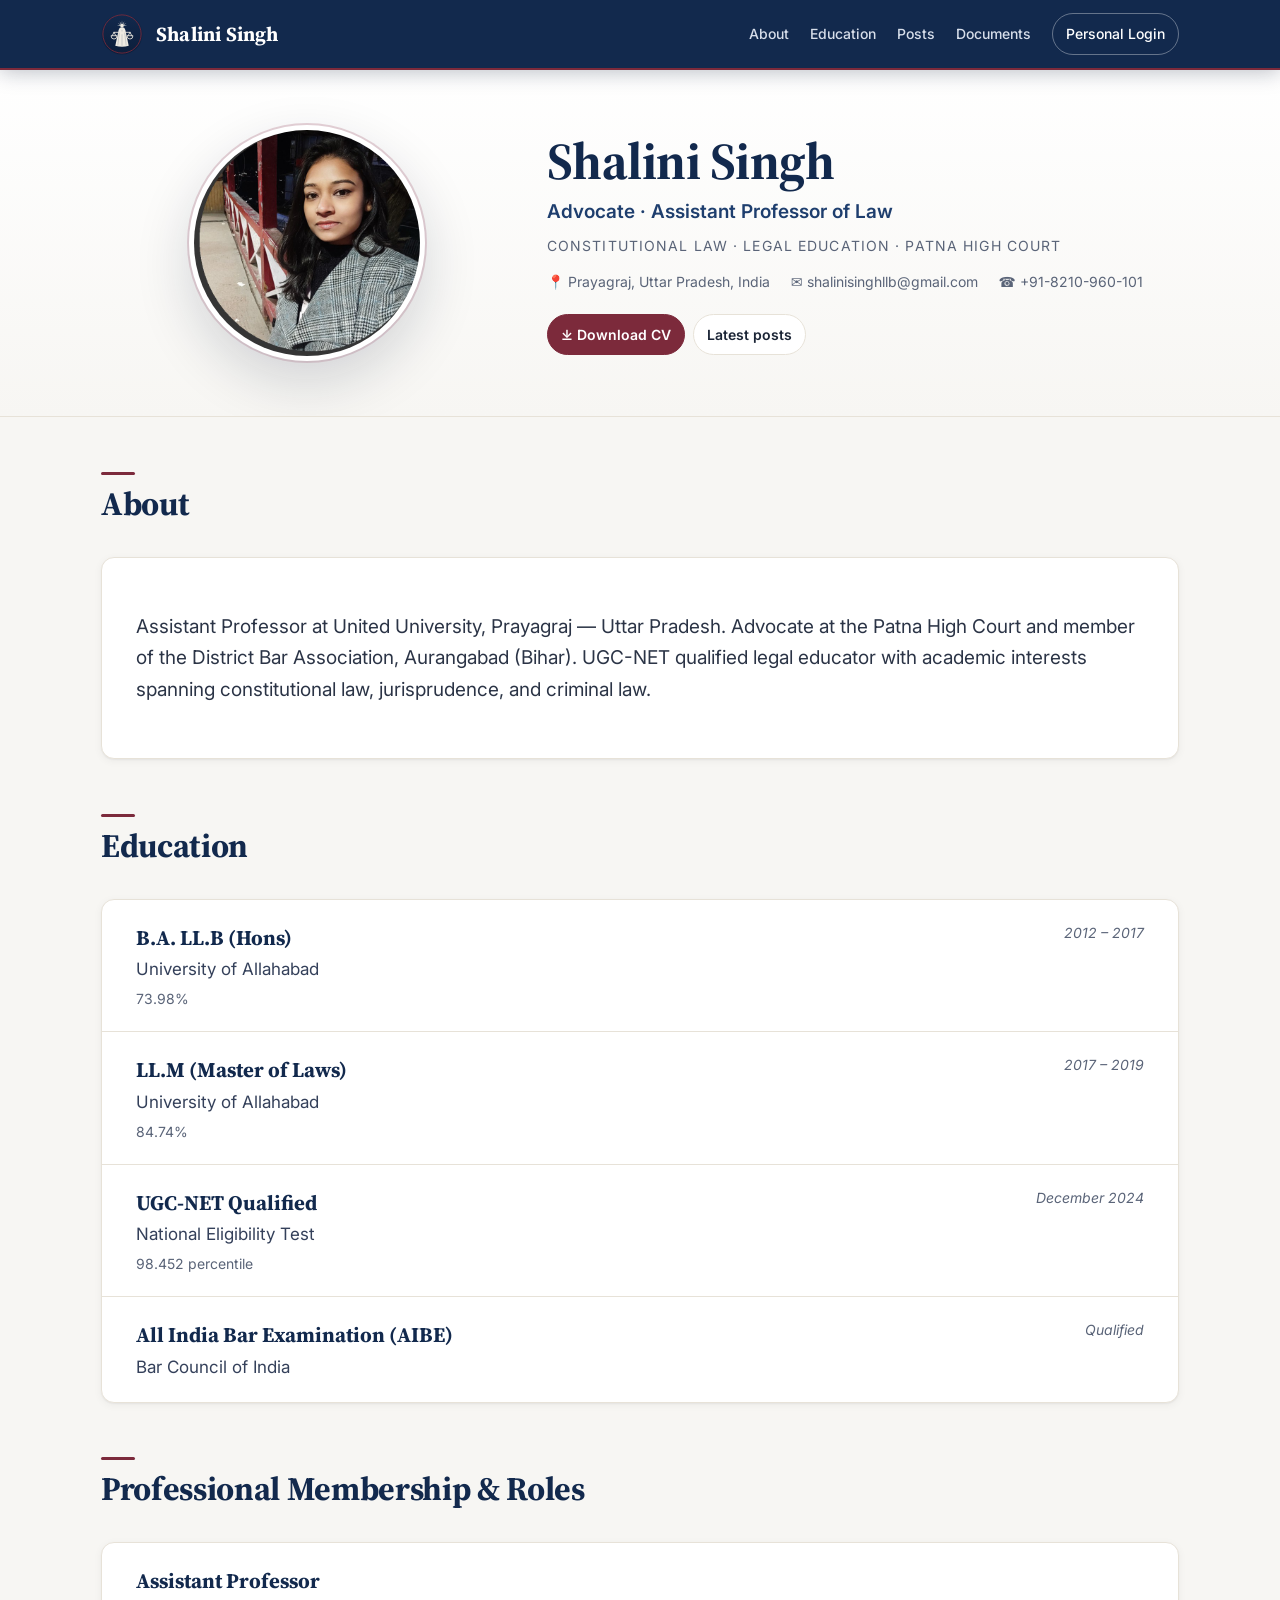
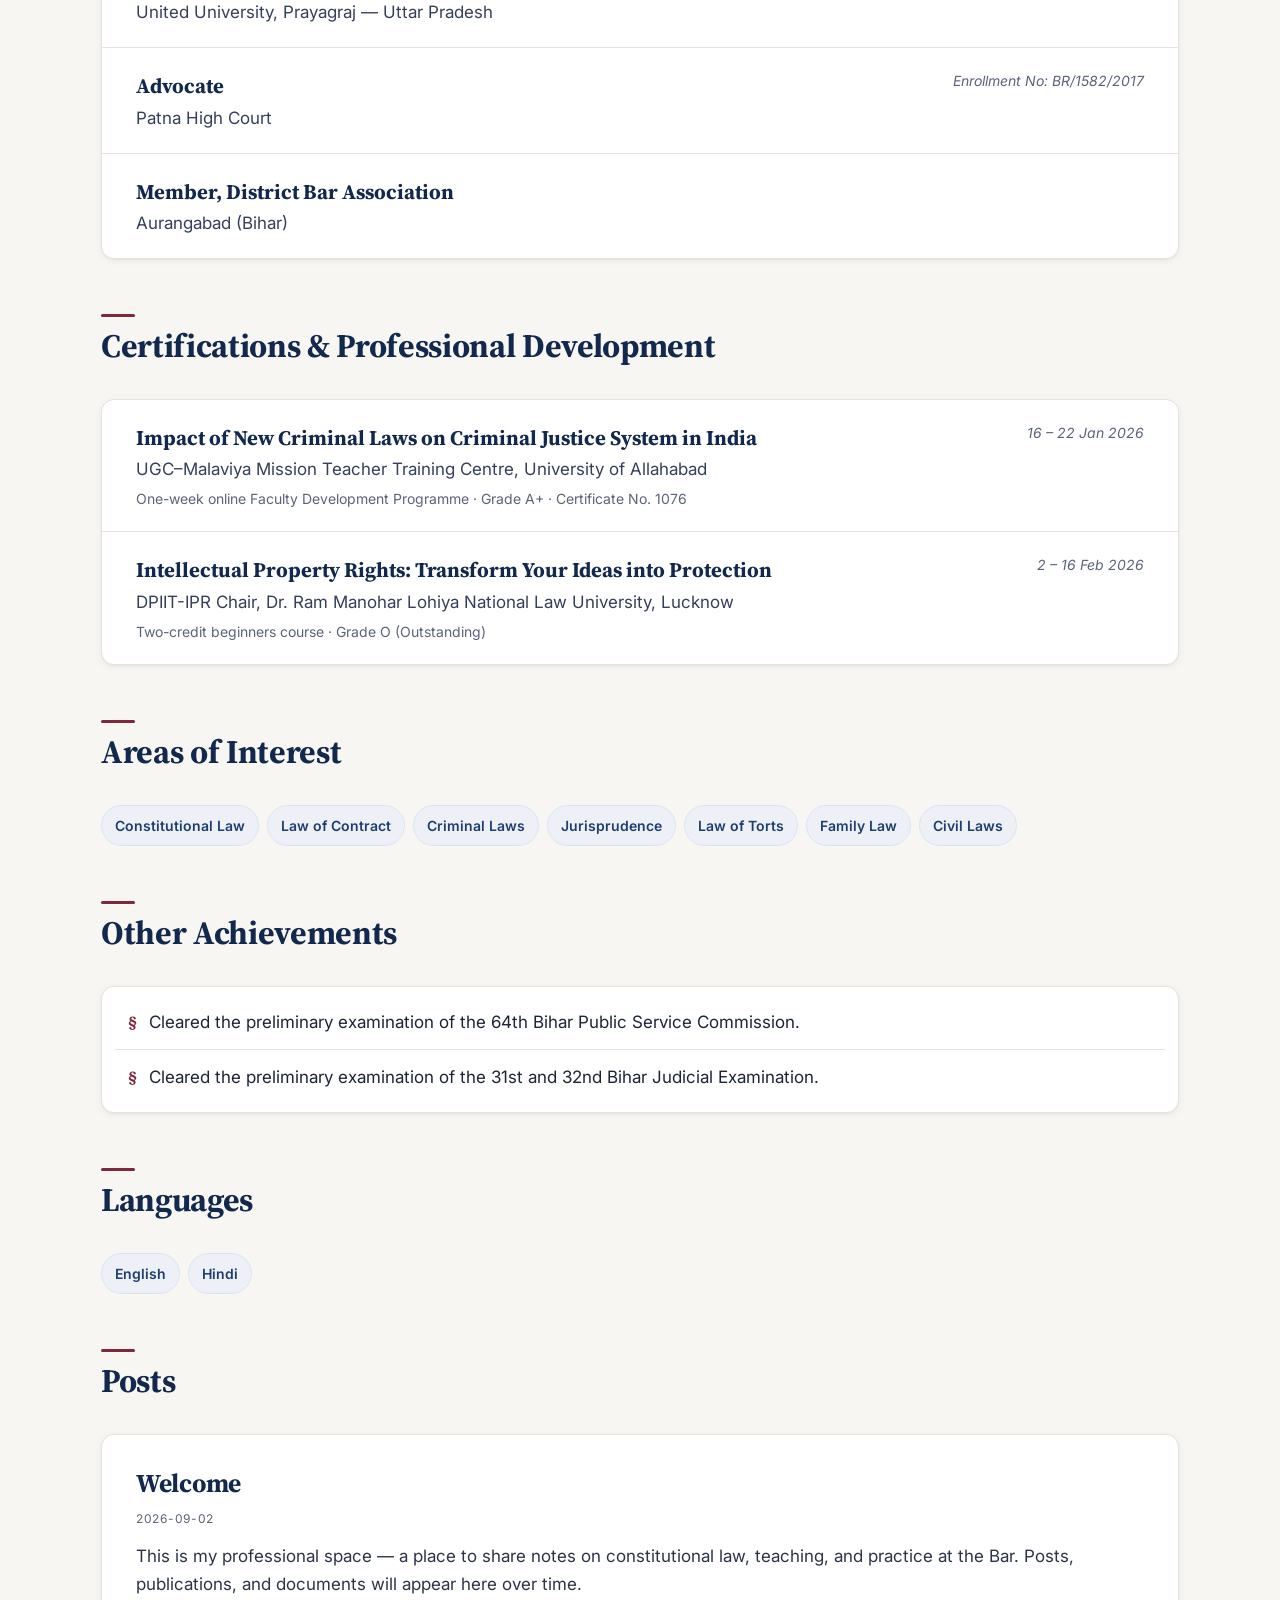
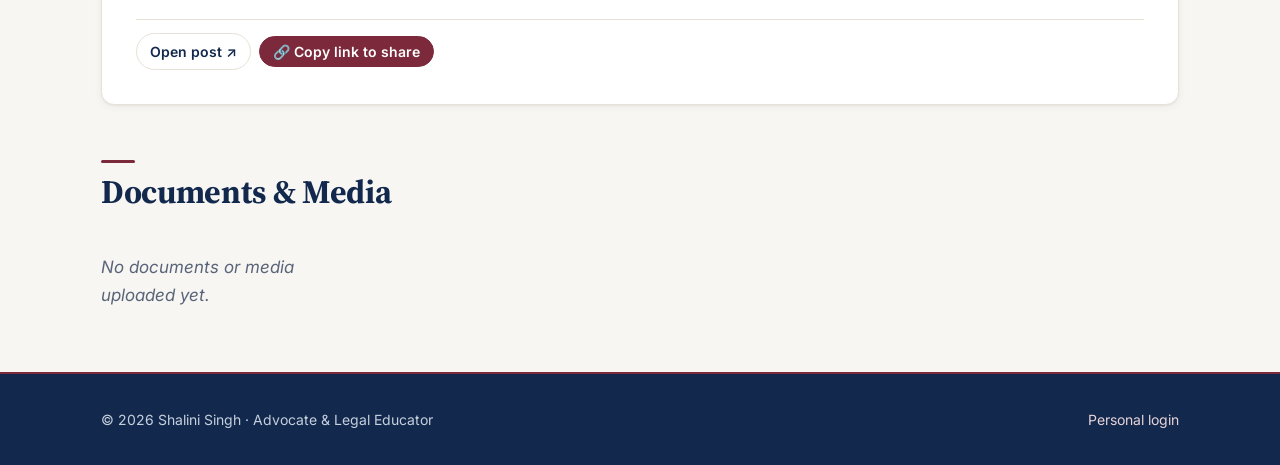
==== commit 6cb60d64: "Navy&burgundy palette, Lady-Liberty logo, scroll animations, password sign-in (encrypted key), CV do" ====
--- a/index.html
+++ b/index.html
@@ -69,6 +69,7 @@
   </footer>
 
   <script src="js/config.js"></script>
+  <script src="js/reveal.js"></script>
   <script src="js/app.js"></script>
 </body>
 </html>
--- a/css/style.css
+++ b/css/style.css
@@ -1,32 +1,33 @@
 /* ============================================================
    Shalini Singh — Advocate & Legal Educator
-   Original design. Academic-publisher aesthetic: warm paper,
-   Oxford navy, antique gold. No third-party brand assets.
+   Original design. Academic aesthetic: soft ivory, Oxford navy,
+   claret burgundy. No third-party brand assets. No gold.
 
    System:
-   • Spacing = Fibonacci scale (embodies the golden ratio φ≈1.618)
+   • Spacing = Fibonacci scale (embodies golden ratio φ≈1.618)
    • Type    = golden-ratio modular scale
-   • Reading measure ≈ container / φ
+   • Motion  = subtle reveal-on-scroll + micro-interactions
    ============================================================ */
 
 :root {
-  /* ---- palette ---- */
-  --navy-900: #0A1526;
-  --navy:     #002147;   /* Oxford blue — brand */
-  --navy-700: #06305F;
-  --blue-600: #1D4E89;   /* interactive */
-  --link:     #1D4E89;
-  --gold:     #B8912E;   /* antique gold */
-  --gold-500: #C9A227;
-  --gold-soft:#E7D9B0;
-  --paper:    #FAF8F3;   /* warm background */
+  /* ---- palette (Navy & Burgundy) ---- */
+  --navy-900: #0A1730;
+  --navy:     #12294D;   /* primary */
+  --navy-700: #1E3E6E;   /* hover / lighter navy */
+  --navy-2:   #0C1E3B;
+  --accent:     #7C2A3B; /* claret burgundy */
+  --accent-600: #6A2333;
+  --accent-soft:#E7D3D8;
+  --accent-tint:#F4E9EC;
+  --link:     #234E86;
+  --paper:    #F7F6F3;   /* soft ivory background */
   --surface:  #FFFFFF;
-  --surface-2:#F4F2EB;
+  --surface-2:#F2F0EA;
   --tint:     #EDF1F7;   /* cool tint (tags) */
-  --ink:      #1B2537;
-  --muted:    #64708A;
-  --line:     #E8E3D7;   /* warm hairline */
-  --line-cool:#DEE5EF;
+  --ink:      #1B2536;
+  --muted:    #5A6478;
+  --line:     #E7E2D8;   /* warm hairline */
+  --line-cool:#DCE3EE;
 
   /* ---- Fibonacci spacing (golden-ratio rhythm) ---- */
   --s3xs: 4px;  --s2xs: 6px;  --sxs: 8px;  --ssm: 13px;
@@ -37,102 +38,88 @@
   --fs-lg: 1.1875rem; --fs-h4: 1.3rem;    --fs-h3: 1.618rem;
   --fs-h2: 2.058rem;  --fs-h1: clamp(2.2rem, 4.6vw, 3.236rem);
 
-  /* ---- form ---- */
   --r-sm: 8px; --r: 13px; --r-lg: 21px;
   --maxw: 1120px;
-  --measure: 42rem;               /* ≈ maxw / φ : ideal reading width */
-  --shadow-sm: 0 1px 2px rgba(10,21,38,.05), 0 2px 8px rgba(10,21,38,.05);
-  --shadow:    0 1px 2px rgba(10,21,38,.06), 0 13px 34px rgba(10,21,38,.08);
-  --shadow-lg: 0 21px 55px rgba(10,21,38,.14);
+  --measure: 42rem;
+  --shadow-sm: 0 1px 2px rgba(10,23,48,.05), 0 2px 8px rgba(10,23,48,.05);
+  --shadow:    0 1px 2px rgba(10,23,48,.06), 0 13px 34px rgba(10,23,48,.09);
+  --shadow-lg: 0 21px 55px rgba(10,23,48,.16);
   --serif: "Source Serif 4", Georgia, "Times New Roman", serif;
   --sans: "Inter", system-ui, -apple-system, "Segoe UI", Roboto, Arial, sans-serif;
+  --ease: cubic-bezier(.2,.7,.2,1);
 }
 
 * { box-sizing: border-box; }
 html { scroll-behavior: smooth; font-size: 16px; }
 body {
-  margin: 0;
-  font-family: var(--sans);
-  font-size: var(--fs-md);
-  color: var(--ink);
-  background: var(--paper);
-  line-height: 1.65;
-  -webkit-font-smoothing: antialiased;
-  text-rendering: optimizeLegibility;
+  margin: 0; font-family: var(--sans); font-size: var(--fs-md); color: var(--ink);
+  background: var(--paper); line-height: 1.65; -webkit-font-smoothing: antialiased; text-rendering: optimizeLegibility;
 }
 a { color: var(--link); text-decoration: none; transition: color .15s ease; }
-a:hover { color: var(--navy); text-decoration: underline; text-underline-offset: 3px; }
+a:hover { color: var(--accent); text-decoration: underline; text-underline-offset: 3px; }
 img { max-width: 100%; display: block; }
-h1, h2, h3, h4 { font-family: var(--serif); color: var(--navy); line-height: 1.15; margin: 0 0 .4em; font-weight: 700; letter-spacing: -.01em; }
-h1 { font-size: var(--fs-h1); }
-h2 { font-size: var(--fs-h2); }
-h3 { font-size: var(--fs-h3); }
+h1,h2,h3,h4 { font-family: var(--serif); color: var(--navy); line-height: 1.15; margin: 0 0 .4em; font-weight: 700; letter-spacing: -.01em; }
+h1 { font-size: var(--fs-h1); } h2 { font-size: var(--fs-h2); } h3 { font-size: var(--fs-h3); }
 .container { max-width: var(--maxw); margin: 0 auto; padding: 0 var(--smd); }
+:focus-visible { outline: 2px solid var(--accent); outline-offset: 2px; border-radius: 3px; }
+
+/* ---------- reveal on scroll ---------- */
+.reveal { opacity: 0; transform: translateY(18px); transition: opacity .6s ease, transform .6s var(--ease); will-change: opacity, transform; }
+.reveal.in { opacity: 1; transform: none; }
+@keyframes fadeUp { from { opacity: 0; transform: translateY(14px); } to { opacity: 1; transform: none; } }
+@media (prefers-reduced-motion: reduce) {
+  .reveal { opacity: 1 !important; transform: none !important; transition: none; }
+  *, *::before, *::after { animation: none !important; }
+  html { scroll-behavior: auto; }
+}
 
 /* ---------- Top bar ---------- */
-.topbar {
-  position: sticky; top: 0; z-index: 50;
-  background: color-mix(in srgb, var(--navy) 96%, black);
-  color: #fff;
-  border-bottom: 2px solid var(--gold);
-  box-shadow: 0 2px 20px rgba(0,20,45,.25);
-}
+.topbar { position: sticky; top: 0; z-index: 50; background: var(--navy); color: #fff; border-bottom: 2px solid var(--accent); box-shadow: 0 2px 20px rgba(10,23,48,.28); }
 .topbar .container { display: flex; align-items: center; justify-content: space-between; height: 68px; }
 .brand { display: flex; align-items: center; gap: var(--ssm); }
-.brand .logo { width: 40px; height: 40px; display: block; }
-.brand .mark {  /* legacy fallback if logo missing */
-  width: 38px; height: 38px; border-radius: 50%; background: var(--navy-700);
-  border: 2px solid var(--gold); color: #fff; display: grid; place-items: center;
-  font-family: var(--serif); font-weight: 700; font-size: 14px;
-}
+.brand .logo { width: 42px; height: 42px; display: block; transition: transform .3s var(--ease); }
+.brand:hover .logo { transform: rotate(-4deg) scale(1.05); }
+.brand .mark { width: 38px; height: 38px; border-radius: 50%; background: var(--navy-700); border: 2px solid var(--accent); color: #fff; display: grid; place-items: center; font-family: var(--serif); font-weight: 700; font-size: 14px; }
 .brand a { color: #fff; font-family: var(--serif); font-weight: 700; font-size: 1.25rem; letter-spacing: .2px; }
-.brand a:hover { color: var(--gold-soft); text-decoration: none; }
+.brand a:hover { color: var(--accent-soft); text-decoration: none; }
 .nav { display: flex; align-items: center; gap: var(--smd); }
-.nav a { color: #d7e0ee; font-size: var(--fs-sm); font-weight: 500; }
+.nav a { color: #d7deea; font-size: var(--fs-sm); font-weight: 500; position: relative; }
 .nav a:hover { color: #fff; text-decoration: none; }
-.nav .btn-admin { border: 1px solid rgba(255,255,255,.35); padding: var(--sxs) var(--ssm); border-radius: 999px; color: #fff; }
-.nav .btn-admin:hover { background: rgba(255,255,255,.12); border-color: var(--gold-soft); }
+.nav a:not(.btn-admin)::after { content: ""; position: absolute; left: 0; bottom: -6px; height: 2px; width: 0; background: var(--accent); transition: width .22s var(--ease); }
+.nav a:not(.btn-admin):hover::after { width: 100%; }
+.nav .btn-admin { border: 1px solid rgba(255,255,255,.35); padding: var(--sxs) var(--ssm); border-radius: 999px; color: #fff; transition: all .18s ease; }
+.nav .btn-admin:hover { background: rgba(255,255,255,.12); border-color: var(--accent-soft); }
 
 /* ---------- Hero (golden split 38.2 / 61.8) ---------- */
-.hero { background: linear-gradient(180deg, #fff 0%, var(--paper) 100%); border-bottom: 1px solid var(--line); }
-.hero .container {
-  display: grid; grid-template-columns: 38.2% 61.8%;
-  gap: var(--slg); align-items: center; padding: var(--sxl) var(--smd);
-}
-.hero .photo {
-  width: 232px; height: 232px; border-radius: 50%; object-fit: cover; justify-self: center;
-  border: 5px solid #fff; box-shadow: var(--shadow-lg), 0 0 0 2px var(--gold-soft);
-  background: var(--navy);
-}
-.hero h1 { margin-bottom: var(--s2xs); }
-.hero .title { font-size: var(--fs-lg); color: var(--navy-700); font-weight: 600; }
-.hero .tagline { color: var(--muted); margin-top: var(--s2xs); font-size: var(--fs-sm); letter-spacing: .02em; text-transform: uppercase; }
-.hero .meta { display: flex; flex-wrap: wrap; gap: var(--sxs) var(--smd); margin-top: var(--ssm); color: var(--muted); font-size: var(--fs-sm); }
+.hero { background: linear-gradient(180deg, #fff 0%, var(--paper) 100%); border-bottom: 1px solid var(--line); overflow: hidden; }
+.hero .container { display: grid; grid-template-columns: 38.2% 61.8%; gap: var(--slg); align-items: center; padding: var(--sxl) var(--smd); }
+.hero .photo { width: 236px; height: 236px; border-radius: 50%; object-fit: cover; justify-self: center; border: 5px solid #fff; box-shadow: var(--shadow-lg), 0 0 0 2px var(--accent-soft); background: var(--navy); animation: fadeUp .8s var(--ease) both; }
+.hero h1 { margin-bottom: var(--s2xs); animation: fadeUp .6s var(--ease) both; }
+.hero .title { font-size: var(--fs-lg); color: var(--navy-700); font-weight: 600; animation: fadeUp .6s var(--ease) both; animation-delay: .06s; }
+.hero .tagline { color: var(--muted); margin-top: var(--s2xs); font-size: var(--fs-sm); letter-spacing: .08em; text-transform: uppercase; animation: fadeUp .6s var(--ease) both; animation-delay: .12s; }
+.hero .meta { display: flex; flex-wrap: wrap; gap: var(--sxs) var(--smd); margin-top: var(--ssm); color: var(--muted); font-size: var(--fs-sm); animation: fadeUp .6s var(--ease) both; animation-delay: .18s; }
 .hero .meta a { color: var(--muted); }
-.hero .meta a:hover { color: var(--link); text-decoration: none; }
-.hero .actions { margin-top: var(--smd); display: flex; flex-wrap: wrap; gap: var(--sxs); }
-.chip {
-  display: inline-flex; align-items: center; gap: var(--sxs);
-  padding: var(--sxs) var(--ssm); border-radius: 999px; font-size: var(--fs-sm); font-weight: 600;
-  border: 1px solid var(--line); background: #fff; color: var(--ink); transition: all .15s ease;
-}
-.chip:hover { border-color: var(--gold); color: var(--navy); text-decoration: none; transform: translateY(-1px); }
-.chip.primary { background: var(--navy); color: #fff; border-color: var(--navy); }
-.chip.primary:hover { background: var(--navy-700); color: #fff; }
+.hero .meta a:hover { color: var(--accent); text-decoration: none; }
+.hero .actions { margin-top: var(--smd); display: flex; flex-wrap: wrap; gap: var(--sxs); animation: fadeUp .6s var(--ease) both; animation-delay: .24s; }
+.chip { display: inline-flex; align-items: center; gap: var(--sxs); padding: var(--sxs) var(--ssm); border-radius: 999px; font-size: var(--fs-sm); font-weight: 600; border: 1px solid var(--line); background: #fff; color: var(--ink); transition: all .16s var(--ease); }
+.chip:hover { border-color: var(--accent); color: var(--accent); text-decoration: none; transform: translateY(-2px); box-shadow: var(--shadow-sm); }
+.chip.primary { background: var(--accent); color: #fff; border-color: var(--accent); }
+.chip.primary:hover { background: var(--accent-600); color: #fff; }
 
 /* ---------- Sections ---------- */
 main { padding: var(--smd) 0 var(--sxl); }
 .section { padding: var(--sxl) 0 0; }
 .section-head { margin-bottom: var(--slg); }
 .section-head h2 { position: relative; padding-top: var(--ssm); }
-.section-head h2::before { content: ""; position: absolute; top: 0; left: 0; width: var(--slg); height: 3px; background: var(--gold); border-radius: 2px; }
+.section-head h2::before { content: ""; position: absolute; top: 0; left: 0; width: var(--slg); height: 3px; background: var(--accent); border-radius: 2px; }
 
 .card { background: var(--surface); border: 1px solid var(--line); border-radius: var(--r); box-shadow: var(--shadow-sm); }
 .grid { display: grid; gap: var(--smd); }
-.about-card { padding: var(--slg); font-size: var(--fs-lg); color: #2b3446; max-width: var(--measure); }
+.about-card { padding: var(--slg); font-size: var(--fs-lg); color: #2b3446; }   /* full-width: aligns with other sections */
 
 /* timeline / list */
-.timeline .row, .list .row { padding: var(--smd) var(--slg); border-bottom: 1px solid var(--line); display: grid; grid-template-columns: 1fr auto; gap: var(--s3xs) var(--smd); }
+.timeline .row, .list .row { padding: var(--smd) var(--slg); border-bottom: 1px solid var(--line); display: grid; grid-template-columns: 1fr auto; gap: var(--s3xs) var(--smd); transition: background .15s ease; }
+.timeline .row:hover, .list .row:hover { background: var(--surface-2); }
 .timeline .row:last-child, .list .row:last-child { border-bottom: 0; }
 .row .heading { font-family: var(--serif); font-weight: 700; color: var(--navy); font-size: var(--fs-h4); }
 .row .sub { color: #34405a; font-size: var(--fs-md); }
@@ -141,53 +128,52 @@
 
 /* tags */
 .tags { display: flex; flex-wrap: wrap; gap: var(--sxs); }
-.tag { background: var(--tint); color: var(--navy-700); border: 1px solid var(--line-cool); padding: var(--sxs) var(--ssm); border-radius: 999px; font-size: var(--fs-sm); font-weight: 600; }
+.tag { background: var(--tint); color: var(--navy-700); border: 1px solid var(--line-cool); padding: var(--sxs) var(--ssm); border-radius: 999px; font-size: var(--fs-sm); font-weight: 600; transition: all .16s var(--ease); }
+.tag:hover { background: var(--accent-tint); color: var(--accent); border-color: var(--accent-soft); transform: translateY(-1px); }
 
 /* bullets */
 .bullets { list-style: none; margin: 0; padding: var(--sxs) var(--ssm); }
 .bullets li { position: relative; padding: var(--ssm) var(--ssm) var(--ssm) var(--slg); border-bottom: 1px solid var(--line); }
 .bullets li:last-child { border-bottom: 0; }
-.bullets li::before { content: "§"; position: absolute; left: var(--ssm); top: var(--ssm); color: var(--gold); font-family: var(--serif); font-weight: 700; }
+.bullets li::before { content: "§"; position: absolute; left: var(--ssm); top: var(--ssm); color: var(--accent); font-family: var(--serif); font-weight: 700; }
 
 /* text */
-.text-body { padding: var(--smd) var(--slg); color: #2b3446; max-width: var(--measure); }
+.text-body { padding: var(--smd) var(--slg); color: #2b3446; }
 .text-body p { margin: 0 0 var(--ssm); }
 
 /* ---------- Posts ---------- */
 .posts { display: grid; gap: var(--smd); }
-.post { padding: var(--slg); }
+.post { padding: var(--slg); transition: box-shadow .25s var(--ease), transform .25s var(--ease); }
+.post:hover { box-shadow: var(--shadow); transform: translateY(-3px); }
 .post h3 a { color: var(--navy); }
-.post h3 a:hover { color: var(--gold); text-decoration: none; }
+.post h3 a:hover { color: var(--accent); text-decoration: none; }
 .post .date { color: var(--muted); font-size: var(--fs-xs); text-transform: uppercase; letter-spacing: .06em; margin-bottom: var(--ssm); }
 .post .body { color: #2b3446; white-space: pre-wrap; }
 .post.single { max-width: var(--measure); margin: 0 auto var(--slg); box-shadow: var(--shadow); }
+.post.single:hover { transform: none; }
 .post.single h1 { margin-bottom: var(--sxs); }
 
 /* attachments */
 .attachments { margin-top: var(--smd); display: grid; grid-template-columns: repeat(auto-fill, minmax(180px, 1fr)); gap: var(--ssm); }
-.att-img { border-radius: var(--r-sm); border: 1px solid var(--line); aspect-ratio: 4/3; object-fit: cover; width: 100%; transition: transform .18s ease; }
-.att-img:hover { transform: scale(1.02); }
+.att-img { border-radius: var(--r-sm); border: 1px solid var(--line); aspect-ratio: 4/3; object-fit: cover; width: 100%; transition: transform .2s var(--ease), box-shadow .2s ease; }
+.att-img:hover { transform: scale(1.03); box-shadow: var(--shadow); }
 .att-video { border-radius: var(--r-sm); width: 100%; border: 1px solid var(--line); }
-.att-doc {
-  display: flex; flex-direction: column; gap: var(--s2xs); padding: var(--ssm);
-  border: 1px solid var(--line); border-radius: var(--r-sm); background: var(--surface-2); color: var(--ink);
-  transition: all .15s ease;
-}
-.att-doc:hover { border-color: var(--gold); text-decoration: none; transform: translateY(-2px); box-shadow: var(--shadow-sm); }
+.att-doc { display: flex; flex-direction: column; gap: var(--s2xs); padding: var(--ssm); border: 1px solid var(--line); border-radius: var(--r-sm); background: var(--surface-2); color: var(--ink); transition: all .18s var(--ease); }
+.att-doc:hover { border-color: var(--accent); text-decoration: none; transform: translateY(-2px); box-shadow: var(--shadow-sm); }
 .att-doc .ic { align-self: flex-start; background: var(--navy); color: #fff; font-family: var(--serif); font-weight: 700; font-size: var(--fs-xs); padding: var(--s3xs) var(--sxs); border-radius: 6px; letter-spacing: .04em; }
 .att-doc .nm { font-weight: 600; color: var(--navy); word-break: break-word; }
-.att-doc .dl { color: var(--link); font-size: var(--fs-sm); font-weight: 600; }
-
-/* action row on posts / cards */
+.att-doc .dl { color: var(--accent); font-size: var(--fs-sm); font-weight: 600; }
+
 .post-actions { display: flex; flex-wrap: wrap; gap: var(--sxs); align-items: center; margin-top: var(--smd); padding-top: var(--ssm); border-top: 1px solid var(--line); }
-.mini { display: inline-flex; align-items: center; gap: var(--s2xs); font-size: var(--fs-sm); font-weight: 600; padding: var(--s2xs) var(--ssm); border-radius: 999px; border: 1px solid var(--line); background: #fff; color: var(--navy); cursor: pointer; font-family: var(--sans); transition: all .15s ease; }
-.mini:hover { border-color: var(--gold); background: var(--surface-2); text-decoration: none; }
-.mini.copy { background: var(--navy); color: #fff; border-color: var(--navy); }
-.mini.copy:hover { background: var(--navy-700); }
+.mini { display: inline-flex; align-items: center; gap: var(--s2xs); font-size: var(--fs-sm); font-weight: 600; padding: var(--s2xs) var(--ssm); border-radius: 999px; border: 1px solid var(--line); background: #fff; color: var(--navy); cursor: pointer; font-family: var(--sans); transition: all .16s var(--ease); }
+.mini:hover { border-color: var(--accent); background: var(--surface-2); text-decoration: none; transform: translateY(-1px); }
+.mini.copy { background: var(--accent); color: #fff; border-color: var(--accent); }
+.mini.copy:hover { background: var(--accent-600); }
 
 /* ---------- Documents / media library ---------- */
 .library { display: grid; grid-template-columns: repeat(auto-fill, minmax(240px, 1fr)); gap: var(--smd); }
-.doc { padding: var(--smd); display: flex; flex-direction: column; gap: var(--sxs); }
+.doc { padding: var(--smd); display: flex; flex-direction: column; gap: var(--sxs); transition: box-shadow .25s var(--ease), transform .25s var(--ease); }
+.doc:hover { box-shadow: var(--shadow); transform: translateY(-3px); }
 .doc .icon { width: 46px; height: 46px; border-radius: var(--r-sm); background: var(--tint); color: var(--navy); display: grid; place-items: center; font-family: var(--serif); font-weight: 700; font-size: var(--fs-sm); border: 1px solid var(--line-cool); }
 .doc .name { font-weight: 600; color: var(--navy); word-break: break-word; }
 .doc .cap { color: var(--muted); font-size: var(--fs-sm); }
@@ -198,55 +184,52 @@
 .empty { color: var(--muted); font-style: italic; padding: var(--sxs) 0; }
 
 /* ---------- Footer ---------- */
-footer { background: var(--navy); color: #c8d4e6; padding: var(--slg) 0; margin-top: var(--sxl); border-top: 2px solid var(--gold); }
+footer { background: var(--navy); color: #c6cfdd; padding: var(--slg) 0; margin-top: var(--sxl); border-top: 2px solid var(--accent); }
 footer .container { display: flex; flex-wrap: wrap; justify-content: space-between; gap: var(--ssm); font-size: var(--fs-sm); }
-footer a { color: var(--gold-soft); }
+footer a { color: var(--accent-soft); }
 
 /* ============================================================
    Admin panel
    ============================================================ */
 .admin-wrap { max-width: 900px; margin: 0 auto; padding: var(--slg) var(--smd) var(--shuge); }
 .panel { background: var(--surface); border: 1px solid var(--line); border-radius: var(--r); box-shadow: var(--shadow-sm); padding: var(--slg); margin-bottom: var(--smd); }
-.panel h2 { font-size: var(--fs-h3); }
-.panel h3 { font-size: var(--fs-h4); margin-top: var(--s3xs); }
+.panel h2 { font-size: var(--fs-h3); } .panel h3 { font-size: var(--fs-h4); margin-top: var(--s3xs); }
 label { display: block; font-size: var(--fs-sm); font-weight: 600; color: var(--navy); margin: var(--ssm) 0 var(--s3xs); }
 input[type=text], input[type=password], input[type=url], input[type=email], input[type=tel], input[type=date], select, textarea {
-  width: 100%; padding: var(--sxs) var(--ssm); border: 1px solid #cdd6e2; border-radius: var(--r-sm);
-  font-family: var(--sans); font-size: var(--fs-md); color: var(--ink); background: #fff;
-}
+  width: 100%; padding: var(--sxs) var(--ssm); border: 1px solid #cdd6e2; border-radius: var(--r-sm); font-family: var(--sans); font-size: var(--fs-md); color: var(--ink); background: #fff; transition: border-color .15s ease, box-shadow .15s ease; }
 textarea { min-height: 96px; resize: vertical; }
-input:focus, textarea:focus, select:focus { outline: none; border-color: var(--blue-600); box-shadow: 0 0 0 3px rgba(29,78,137,.14); }
-.btn { display: inline-flex; align-items: center; gap: var(--sxs); cursor: pointer; border: 1px solid var(--navy); background: var(--navy); color: #fff; padding: var(--sxs) var(--smd); border-radius: var(--r-sm); font-size: var(--fs-sm); font-weight: 600; font-family: var(--sans); transition: all .15s ease; }
-.btn:hover { background: var(--navy-700); }
+input:focus, textarea:focus, select:focus { outline: none; border-color: var(--navy-700); box-shadow: 0 0 0 3px rgba(30,62,110,.14); }
+.btn { display: inline-flex; align-items: center; gap: var(--sxs); cursor: pointer; border: 1px solid var(--navy); background: var(--navy); color: #fff; padding: var(--sxs) var(--smd); border-radius: var(--r-sm); font-size: var(--fs-sm); font-weight: 600; font-family: var(--sans); transition: all .16s var(--ease); }
+.btn:hover { background: var(--navy-700); transform: translateY(-1px); }
+.btn:active { transform: translateY(0); }
 .btn.secondary { background: #fff; color: var(--navy); }
-.btn.secondary:hover { background: var(--surface-2); border-color: var(--gold); }
+.btn.secondary:hover { background: var(--surface-2); border-color: var(--accent); }
 .btn.danger { background: #fff; color: #9b1c2e; border-color: #e0b4bb; }
 .btn.danger:hover { background: #fdeef0; }
 .btn.ghost { background: transparent; border-color: transparent; color: var(--link); padding: var(--s2xs) var(--sxs); }
-.row-actions { display: flex; gap: var(--sxs); flex-wrap: wrap; }
+.btn.ghost:hover { color: var(--accent); background: transparent; transform: none; }
+.row-actions { display: flex; gap: var(--sxs); flex-wrap: wrap; align-items: center; }
 .hint { color: var(--muted); font-size: var(--fs-sm); margin-top: var(--s2xs); }
-.callout { background: #fff8e6; border: 1px solid var(--gold-soft); border-left: 4px solid var(--gold); padding: var(--ssm) var(--smd); border-radius: var(--r-sm); color: #5b4a1a; font-size: var(--fs-sm); }
+.callout { background: var(--accent-tint); border: 1px solid var(--accent-soft); border-left: 4px solid var(--accent); padding: var(--ssm) var(--smd); border-radius: var(--r-sm); color: #5b2733; font-size: var(--fs-sm); }
 .tab-bar { display: flex; gap: var(--s2xs); flex-wrap: wrap; margin: var(--smd) 0; }
-.tab { padding: var(--sxs) var(--smd); border-radius: 999px; border: 1px solid var(--line); background: #fff; cursor: pointer; font-size: var(--fs-sm); font-weight: 600; color: var(--muted); transition: all .15s ease; }
+.tab { padding: var(--sxs) var(--smd); border-radius: 999px; border: 1px solid var(--line); background: #fff; cursor: pointer; font-size: var(--fs-sm); font-weight: 600; color: var(--muted); transition: all .16s var(--ease); }
+.tab:hover { border-color: var(--accent); color: var(--accent); }
 .tab.active { background: var(--navy); color: #fff; border-color: var(--navy); }
-.tabpane { display: none; }
-.tabpane.active { display: block; }
+.tabpane { display: none; } .tabpane.active { display: block; animation: fadeUp .35s var(--ease) both; }
 .item-row { border: 1px solid var(--line); border-radius: var(--r-sm); padding: var(--ssm) var(--smd); margin-bottom: var(--ssm); background: var(--paper); }
 .item-row .top { display: flex; justify-content: space-between; align-items: center; gap: var(--sxs); flex-wrap: wrap; }
 .item-row .top strong { font-family: var(--serif); color: var(--navy); }
 .grid-2 { display: grid; grid-template-columns: 1fr 1fr; gap: var(--ssm); }
-.status { position: fixed; right: var(--smd); bottom: var(--smd); background: var(--navy); color: #fff; padding: var(--ssm) var(--smd); border-radius: var(--r-sm); box-shadow: var(--shadow); font-size: var(--fs-sm); opacity: 0; transform: translateY(10px); transition: .25s; z-index: 200; max-width: 360px; }
+.status { position: fixed; right: var(--smd); bottom: var(--smd); background: var(--navy); color: #fff; padding: var(--ssm) var(--smd); border-radius: var(--r-sm); box-shadow: var(--shadow); font-size: var(--fs-sm); opacity: 0; transform: translateY(10px); transition: .25s var(--ease); z-index: 200; max-width: 360px; }
 .status.show { opacity: 1; transform: none; }
-.status.err { background: #9b1c2e; }
-.status.ok { background: #14663b; }
+.status.err { background: #9b1c2e; } .status.ok { background: #14663b; }
 .gate { max-width: 480px; margin: var(--sxl) auto; }
 
-/* ---------- responsive ---------- */
 @media (max-width: 820px) {
   .hero .container { grid-template-columns: 1fr; justify-items: center; text-align: center; padding: var(--slg) var(--smd); }
   .hero .meta, .hero .actions { justify-content: center; }
   .nav a:not(.btn-admin) { display: none; }
   .grid-2 { grid-template-columns: 1fr; }
   .row .meta { white-space: normal; }
-  .row.timeline, .timeline .row, .list .row { grid-template-columns: 1fr; }
-}
+  .timeline .row, .list .row { grid-template-columns: 1fr; }
+}
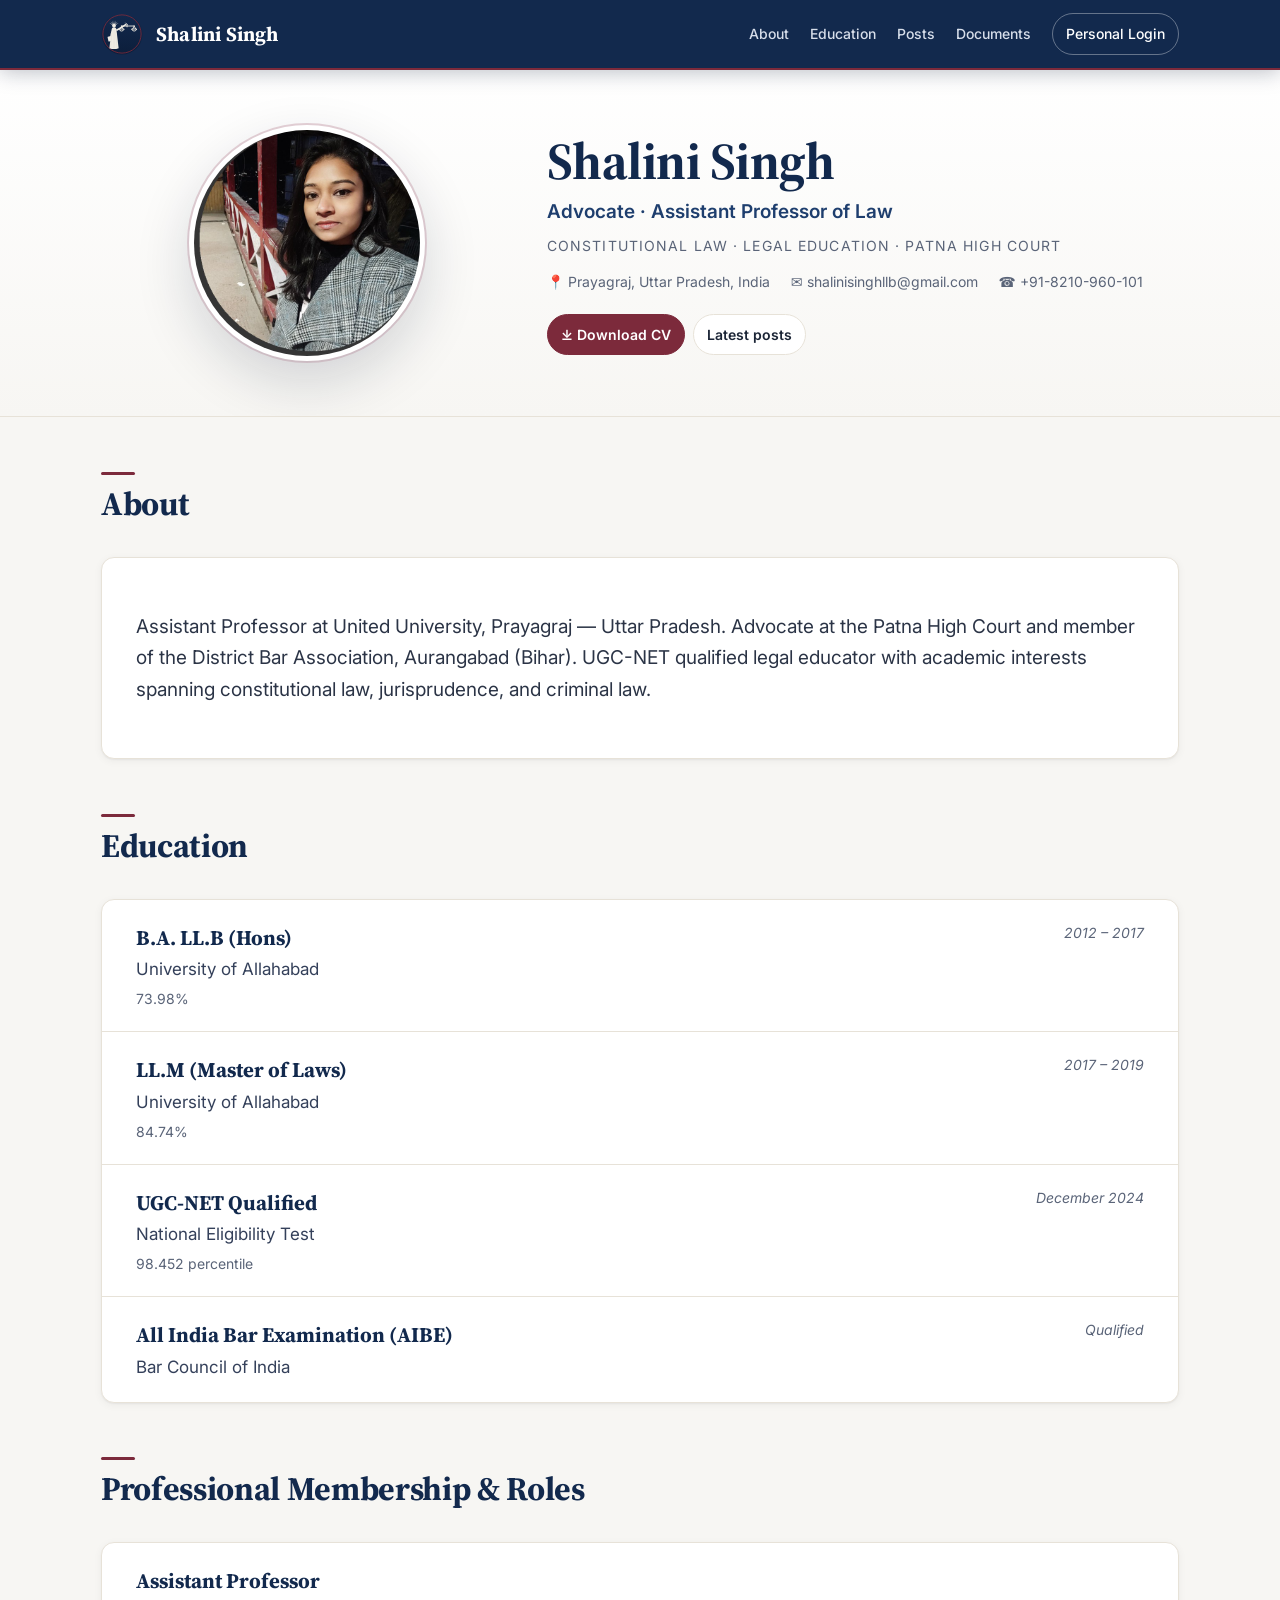
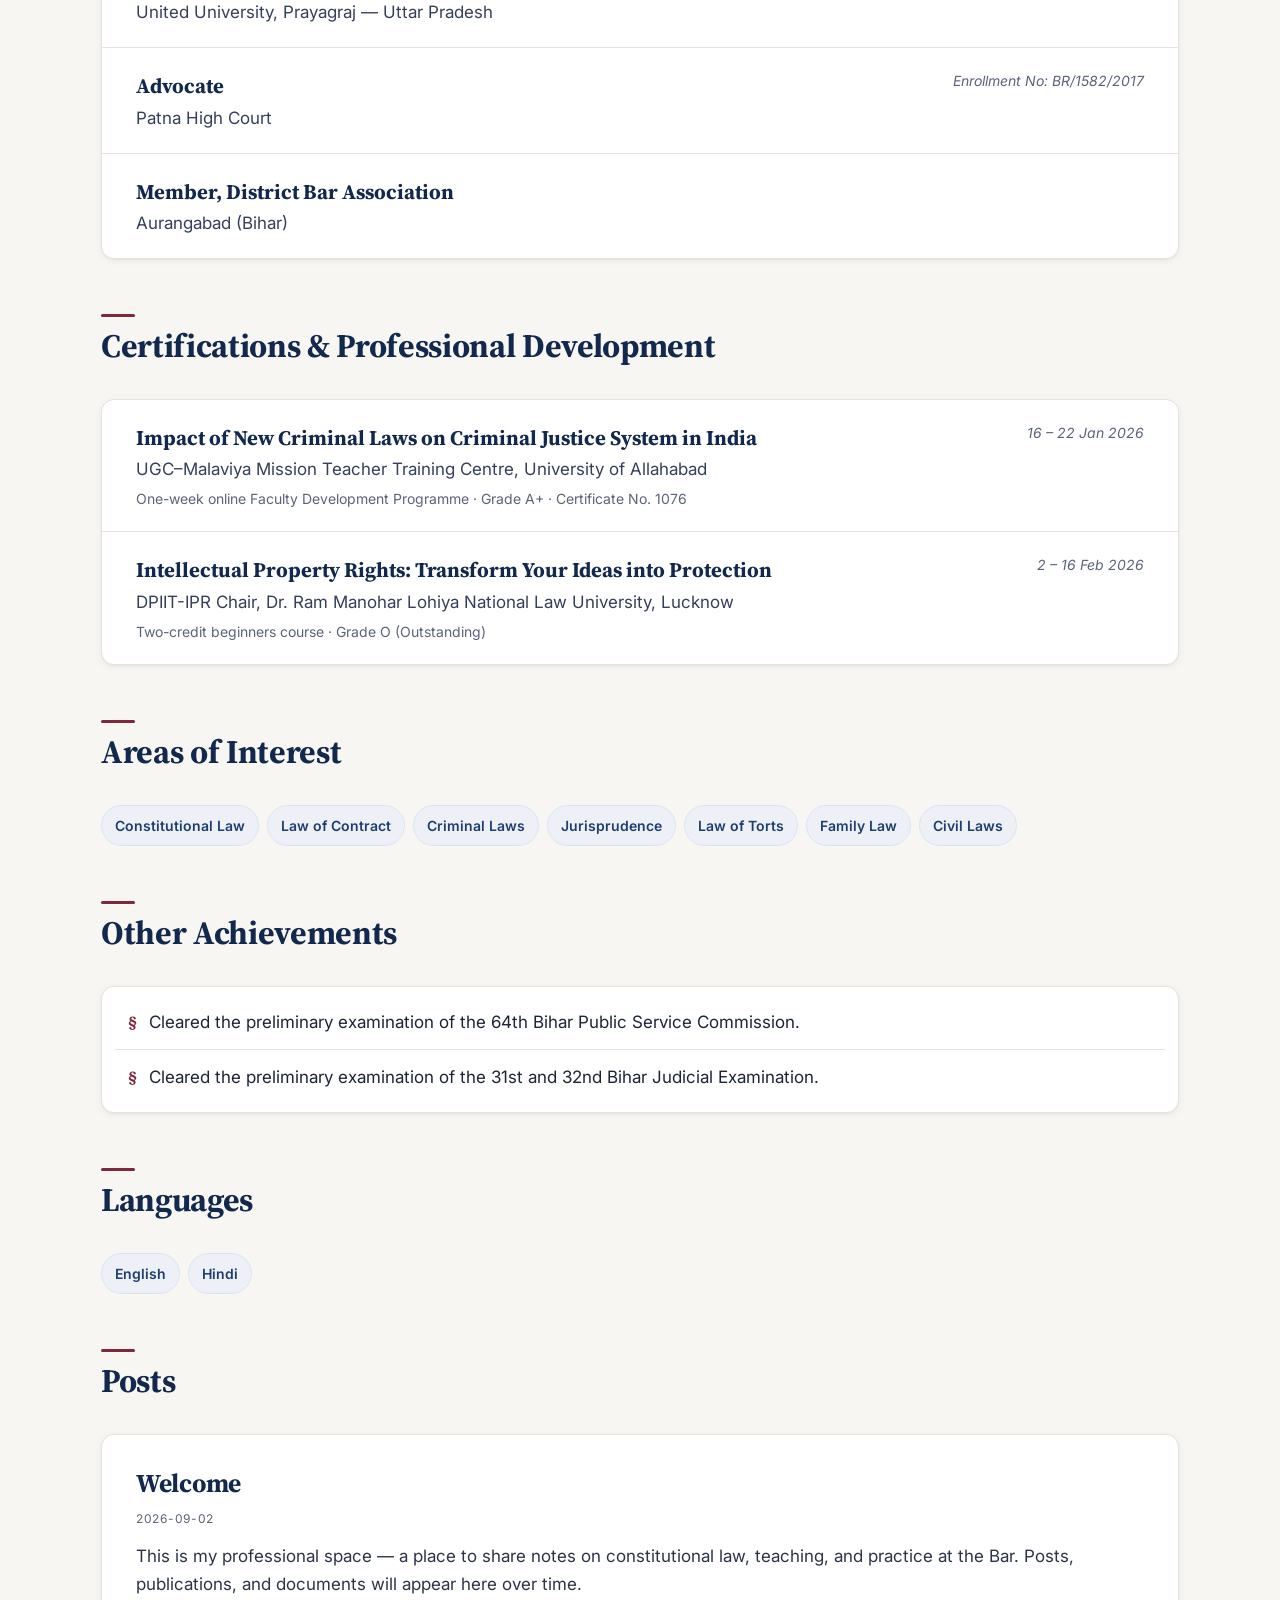
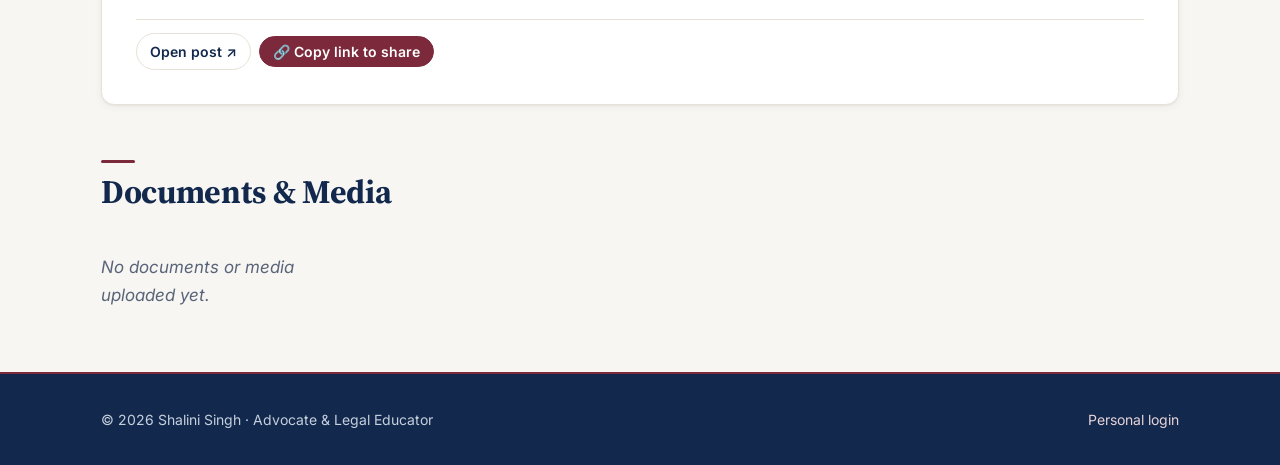
==== commit 120baf5a: "Cache-bust logo reference (?v=2) so the new logo loads" ====
--- a/index.html
+++ b/index.html
@@ -5,7 +5,7 @@
   <meta name="viewport" content="width=device-width, initial-scale=1.0" />
   <title>Shalini Singh — Advocate & Legal Educator</title>
   <meta name="description" content="Shalini Singh — Advocate at the Patna High Court and Assistant Professor of Law. Constitutional law, jurisprudence, and legal education." />
-  <link rel="icon" href="assets/logo.svg" />
+  <link rel="icon" href="assets/logo.svg?v=2" />
   <link rel="preconnect" href="https://fonts.googleapis.com" />
   <link rel="preconnect" href="https://fonts.gstatic.com" crossorigin />
   <link href="https://fonts.googleapis.com/css2?family=Inter:wght@400;500;600;700&family=Source+Serif+4:opsz,wght@8..60,400;8..60,600;8..60,700&display=swap" rel="stylesheet" />
@@ -15,7 +15,7 @@
   <header class="topbar">
     <div class="container">
       <div class="brand">
-        <img class="logo" src="assets/logo.svg" alt="Shalini Singh emblem" />
+        <img class="logo" src="assets/logo.svg?v=2" alt="Shalini Singh emblem" />
         <a href="index.html">Shalini Singh</a>
       </div>
       <nav class="nav">
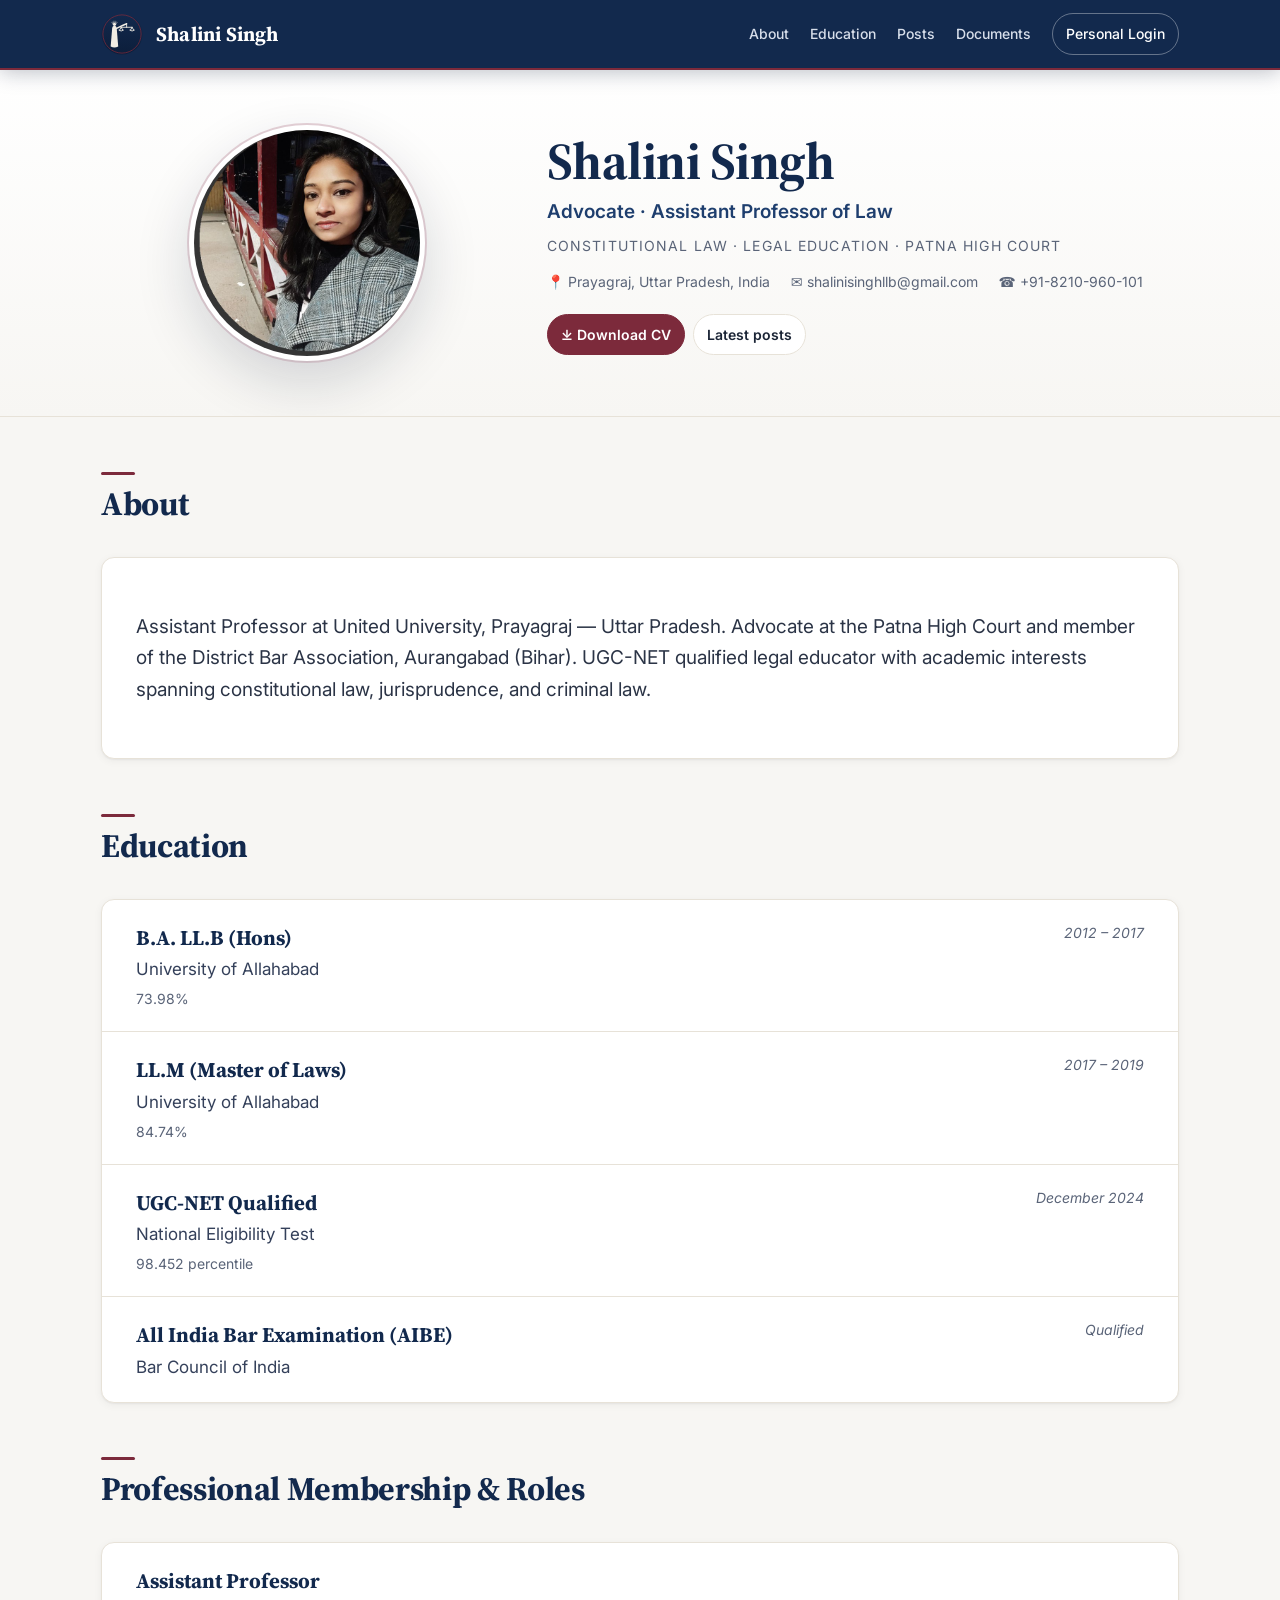
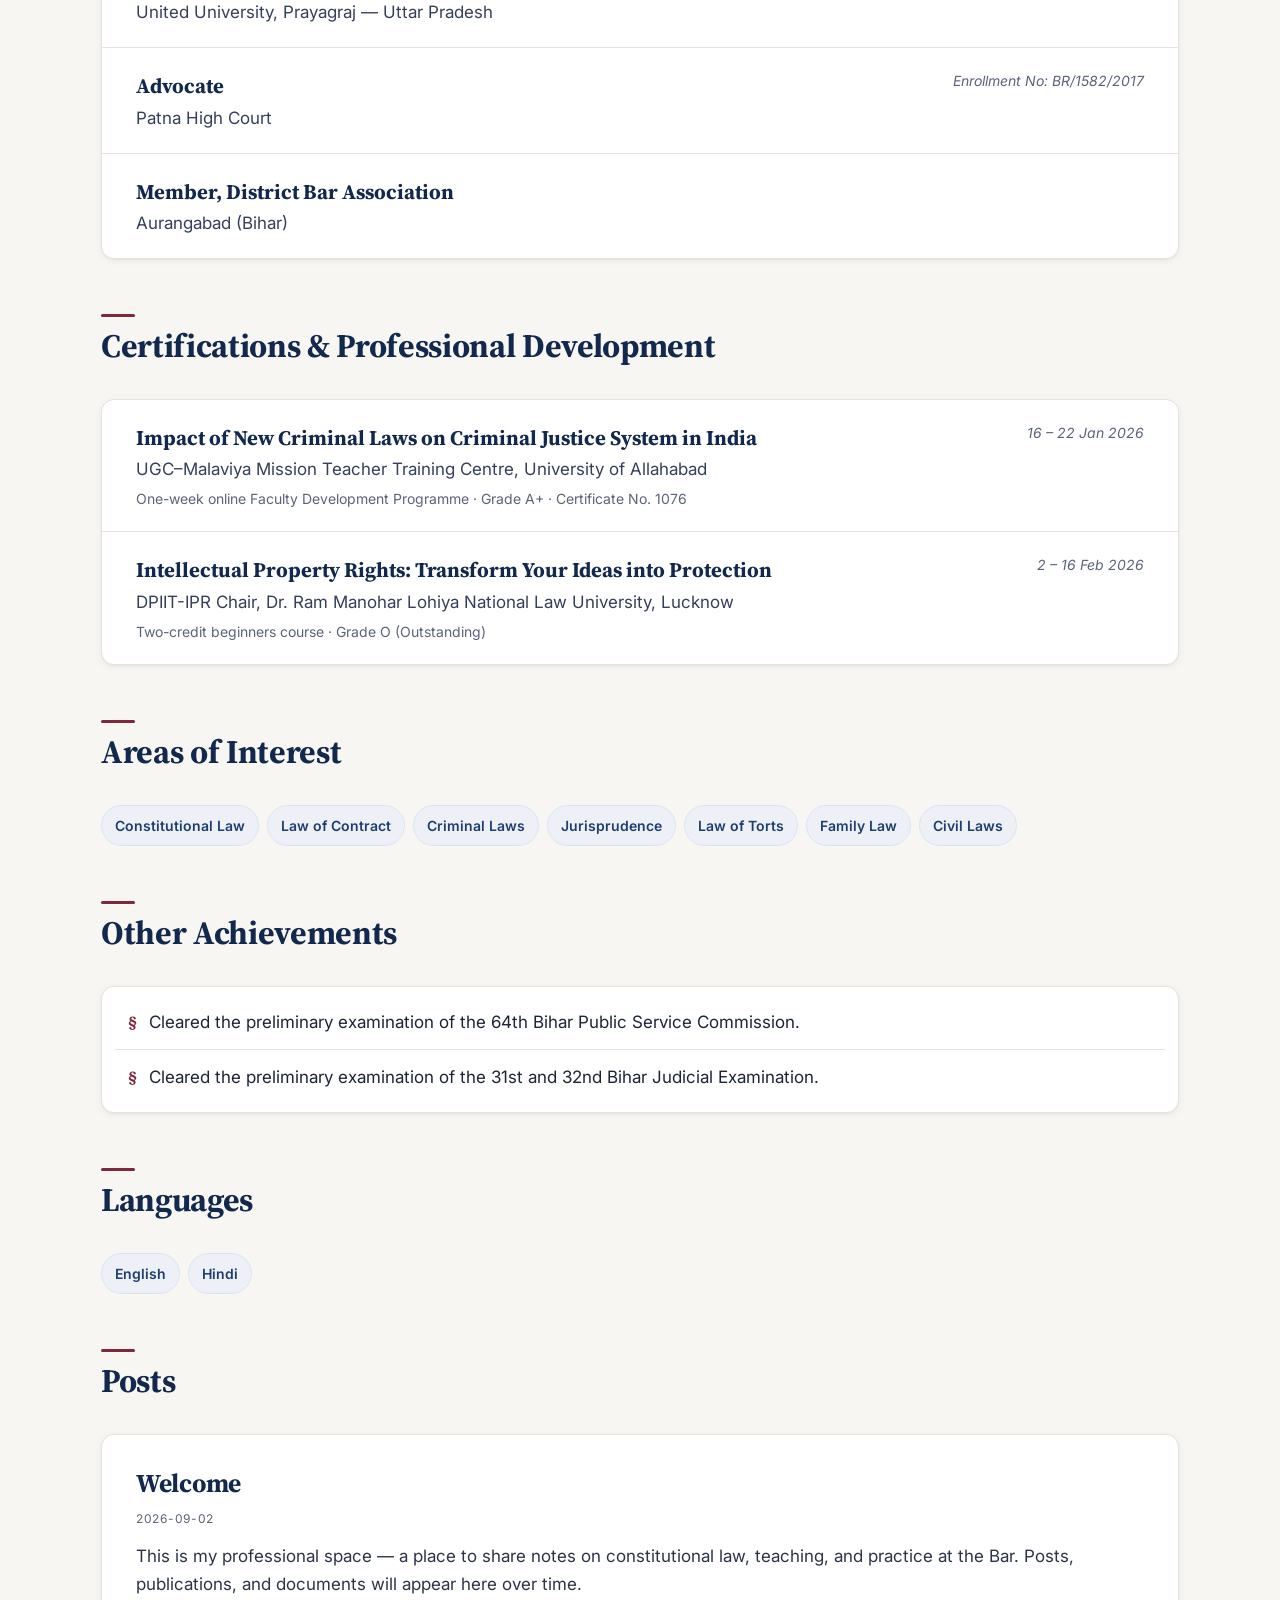
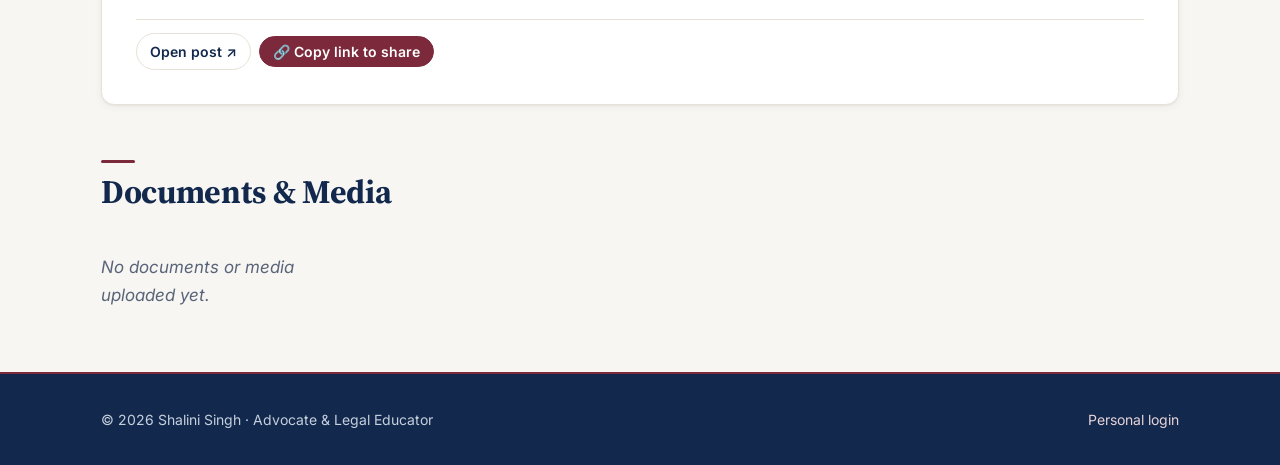
==== commit 7d5f32b2: "Logo: cleaner uncluttered Liberty + level balance (v3)" ====
--- a/index.html
+++ b/index.html
@@ -5,7 +5,7 @@
   <meta name="viewport" content="width=device-width, initial-scale=1.0" />
   <title>Shalini Singh — Advocate & Legal Educator</title>
   <meta name="description" content="Shalini Singh — Advocate at the Patna High Court and Assistant Professor of Law. Constitutional law, jurisprudence, and legal education." />
-  <link rel="icon" href="assets/logo.svg?v=2" />
+  <link rel="icon" href="assets/logo.svg?v=3" />
   <link rel="preconnect" href="https://fonts.googleapis.com" />
   <link rel="preconnect" href="https://fonts.gstatic.com" crossorigin />
   <link href="https://fonts.googleapis.com/css2?family=Inter:wght@400;500;600;700&family=Source+Serif+4:opsz,wght@8..60,400;8..60,600;8..60,700&display=swap" rel="stylesheet" />
@@ -15,7 +15,7 @@
   <header class="topbar">
     <div class="container">
       <div class="brand">
-        <img class="logo" src="assets/logo.svg?v=2" alt="Shalini Singh emblem" />
+        <img class="logo" src="assets/logo.svg?v=3" alt="Shalini Singh emblem" />
         <a href="index.html">Shalini Singh</a>
       </div>
       <nav class="nav">
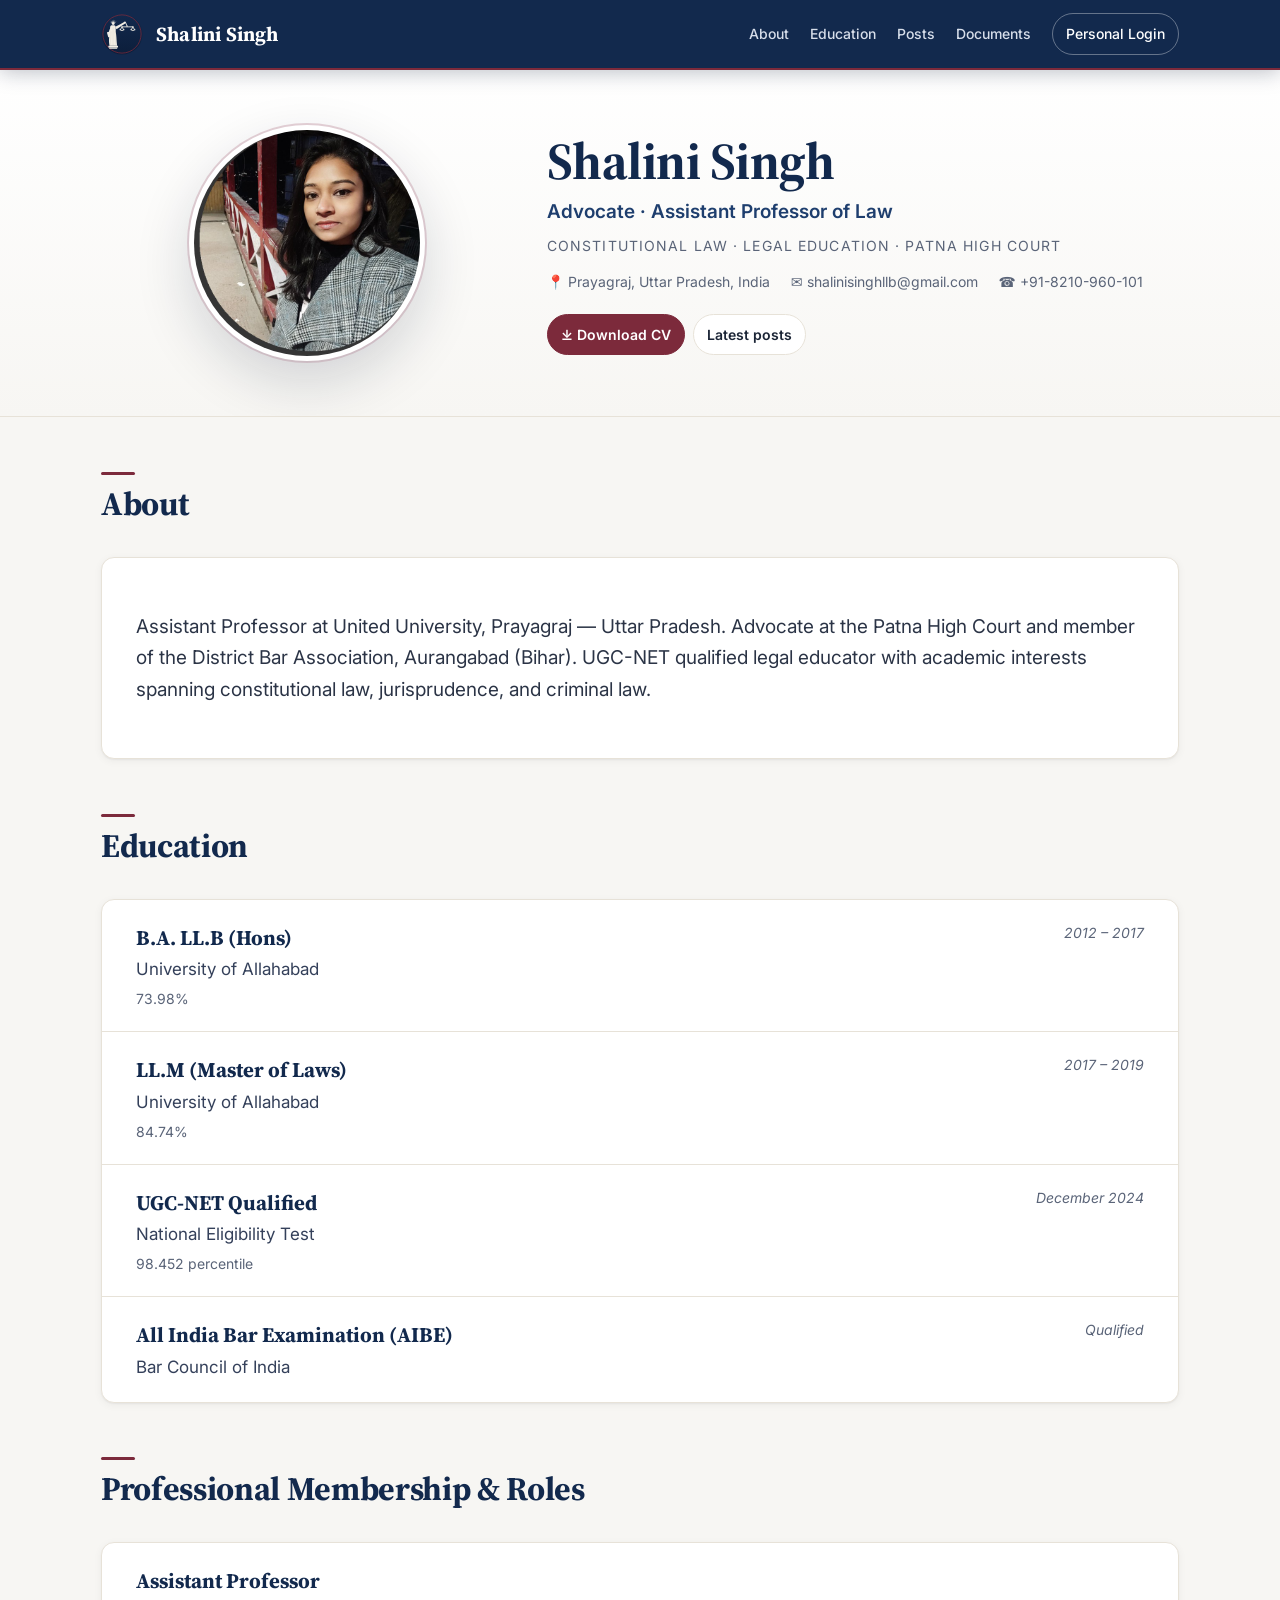
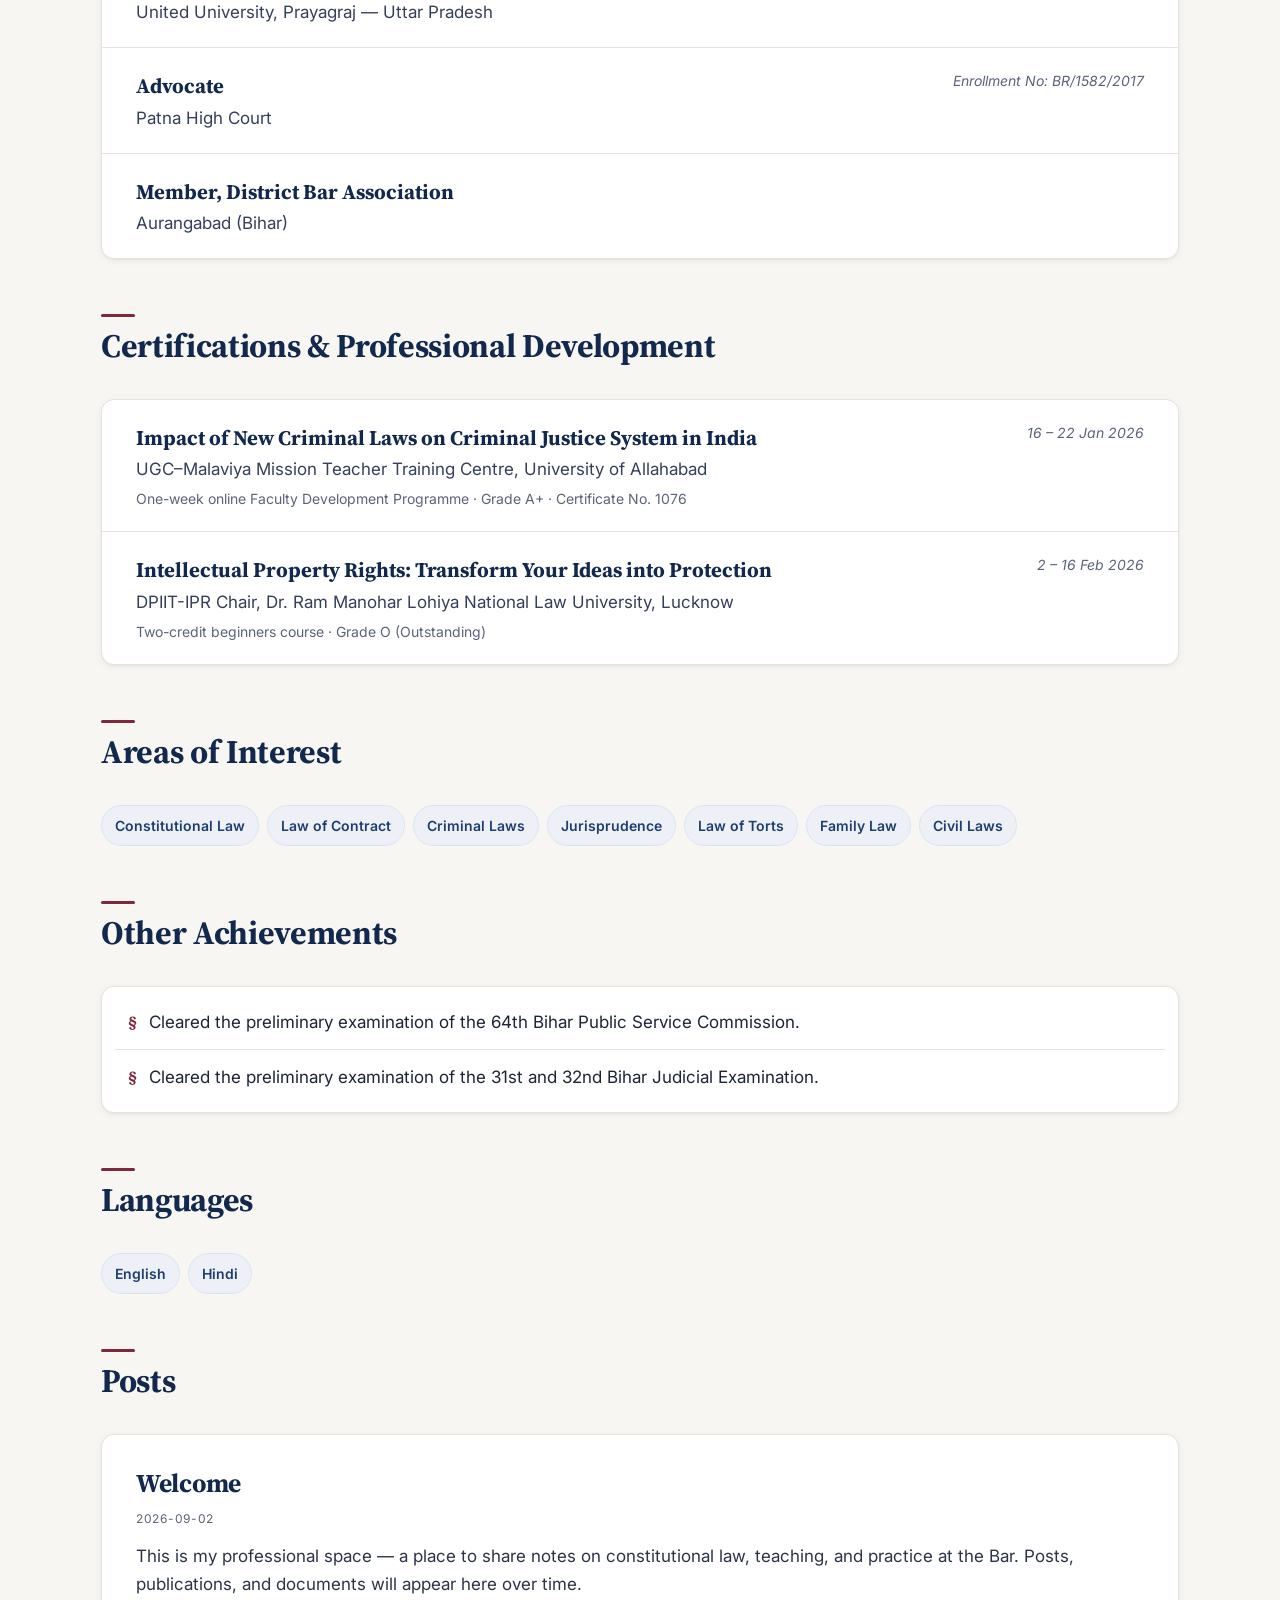
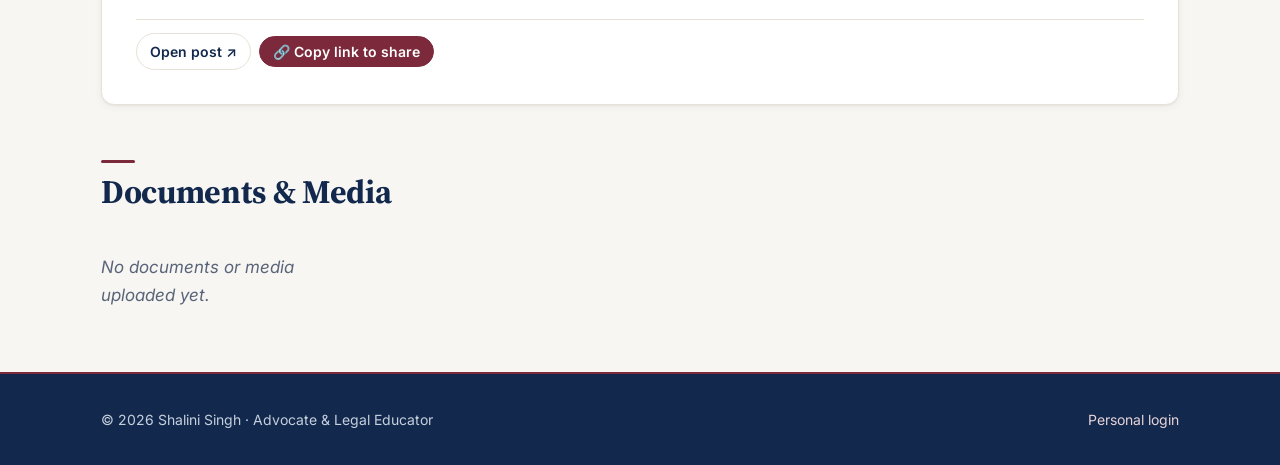
==== commit 4d099a95: "Logo: signature Liberty silhouette (crown/robe/tablet/pedestal), balance hung with clear separation " ====
--- a/index.html
+++ b/index.html
@@ -5,7 +5,7 @@
   <meta name="viewport" content="width=device-width, initial-scale=1.0" />
   <title>Shalini Singh — Advocate & Legal Educator</title>
   <meta name="description" content="Shalini Singh — Advocate at the Patna High Court and Assistant Professor of Law. Constitutional law, jurisprudence, and legal education." />
-  <link rel="icon" href="assets/logo.svg?v=3" />
+  <link rel="icon" href="assets/logo.svg?v=4" />
   <link rel="preconnect" href="https://fonts.googleapis.com" />
   <link rel="preconnect" href="https://fonts.gstatic.com" crossorigin />
   <link href="https://fonts.googleapis.com/css2?family=Inter:wght@400;500;600;700&family=Source+Serif+4:opsz,wght@8..60,400;8..60,600;8..60,700&display=swap" rel="stylesheet" />
@@ -15,7 +15,7 @@
   <header class="topbar">
     <div class="container">
       <div class="brand">
-        <img class="logo" src="assets/logo.svg?v=3" alt="Shalini Singh emblem" />
+        <img class="logo" src="assets/logo.svg?v=4" alt="Shalini Singh emblem" />
         <a href="index.html">Shalini Singh</a>
       </div>
       <nav class="nav">
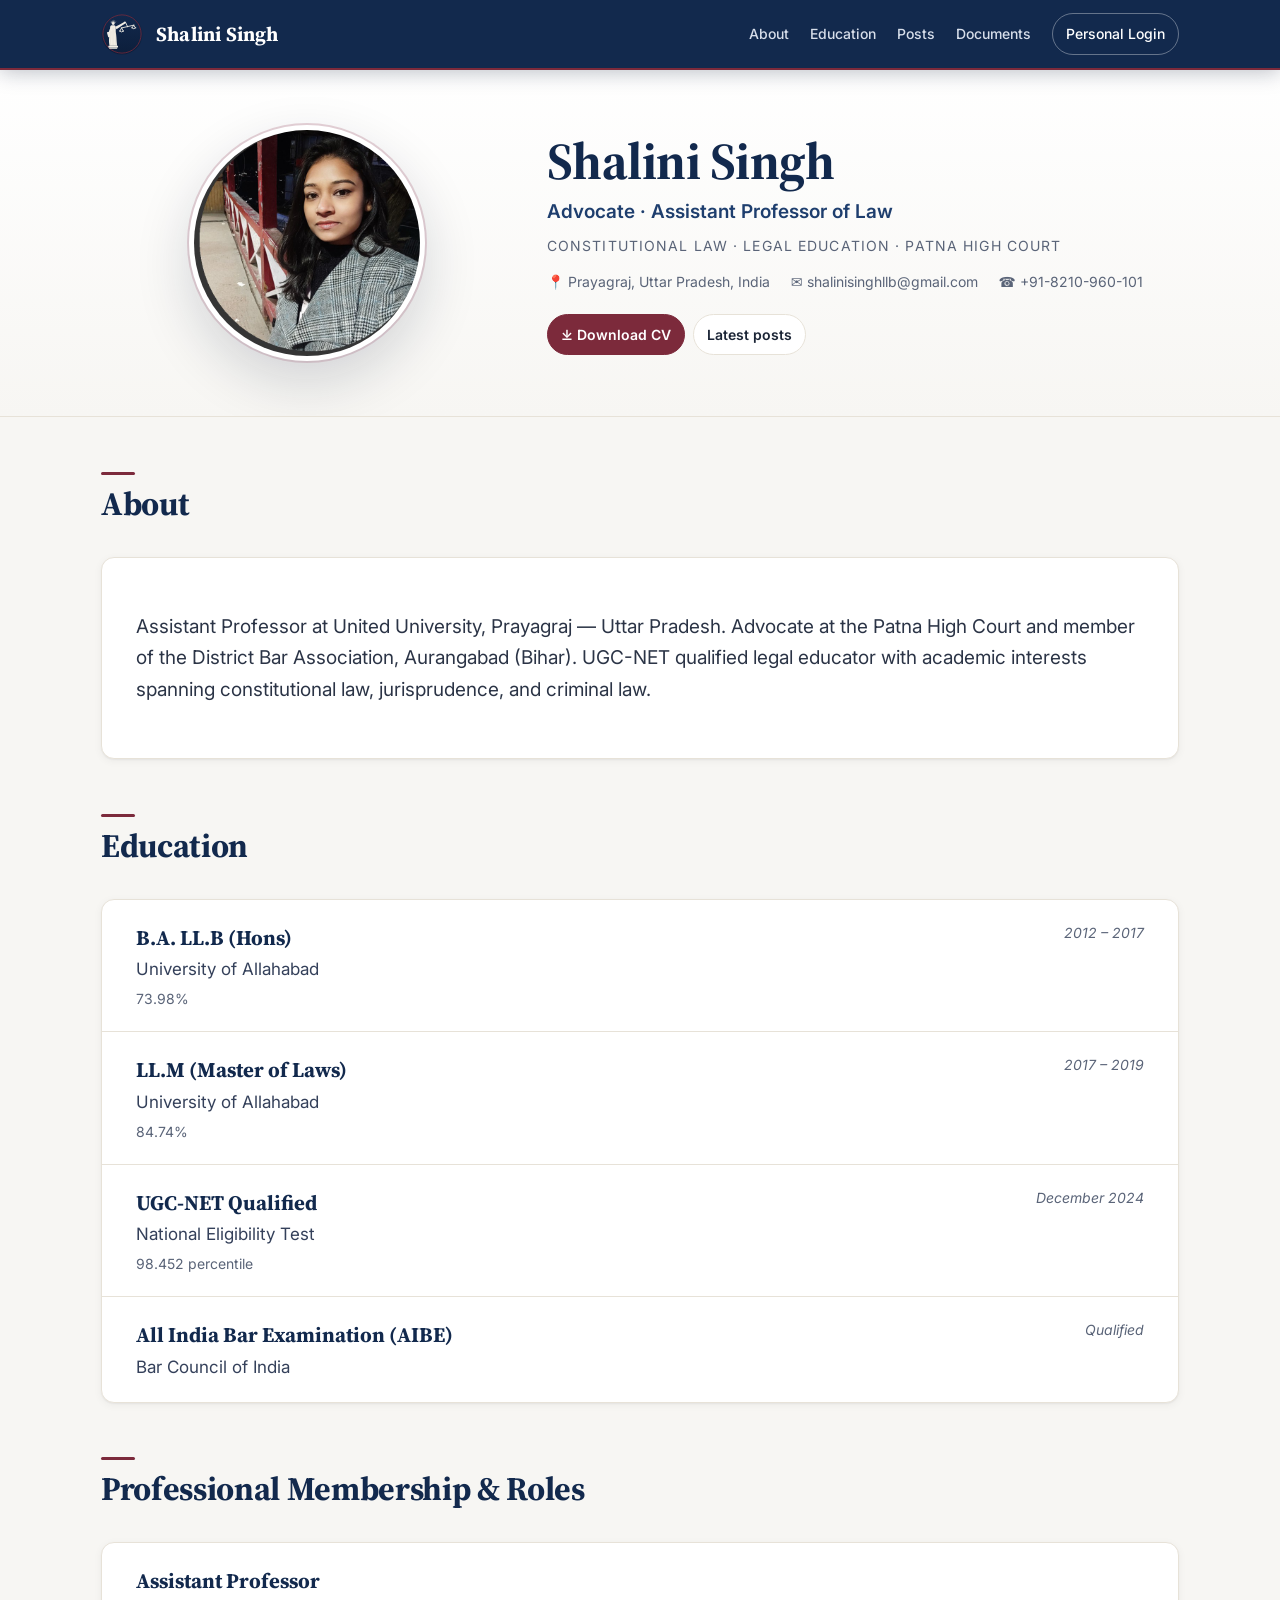
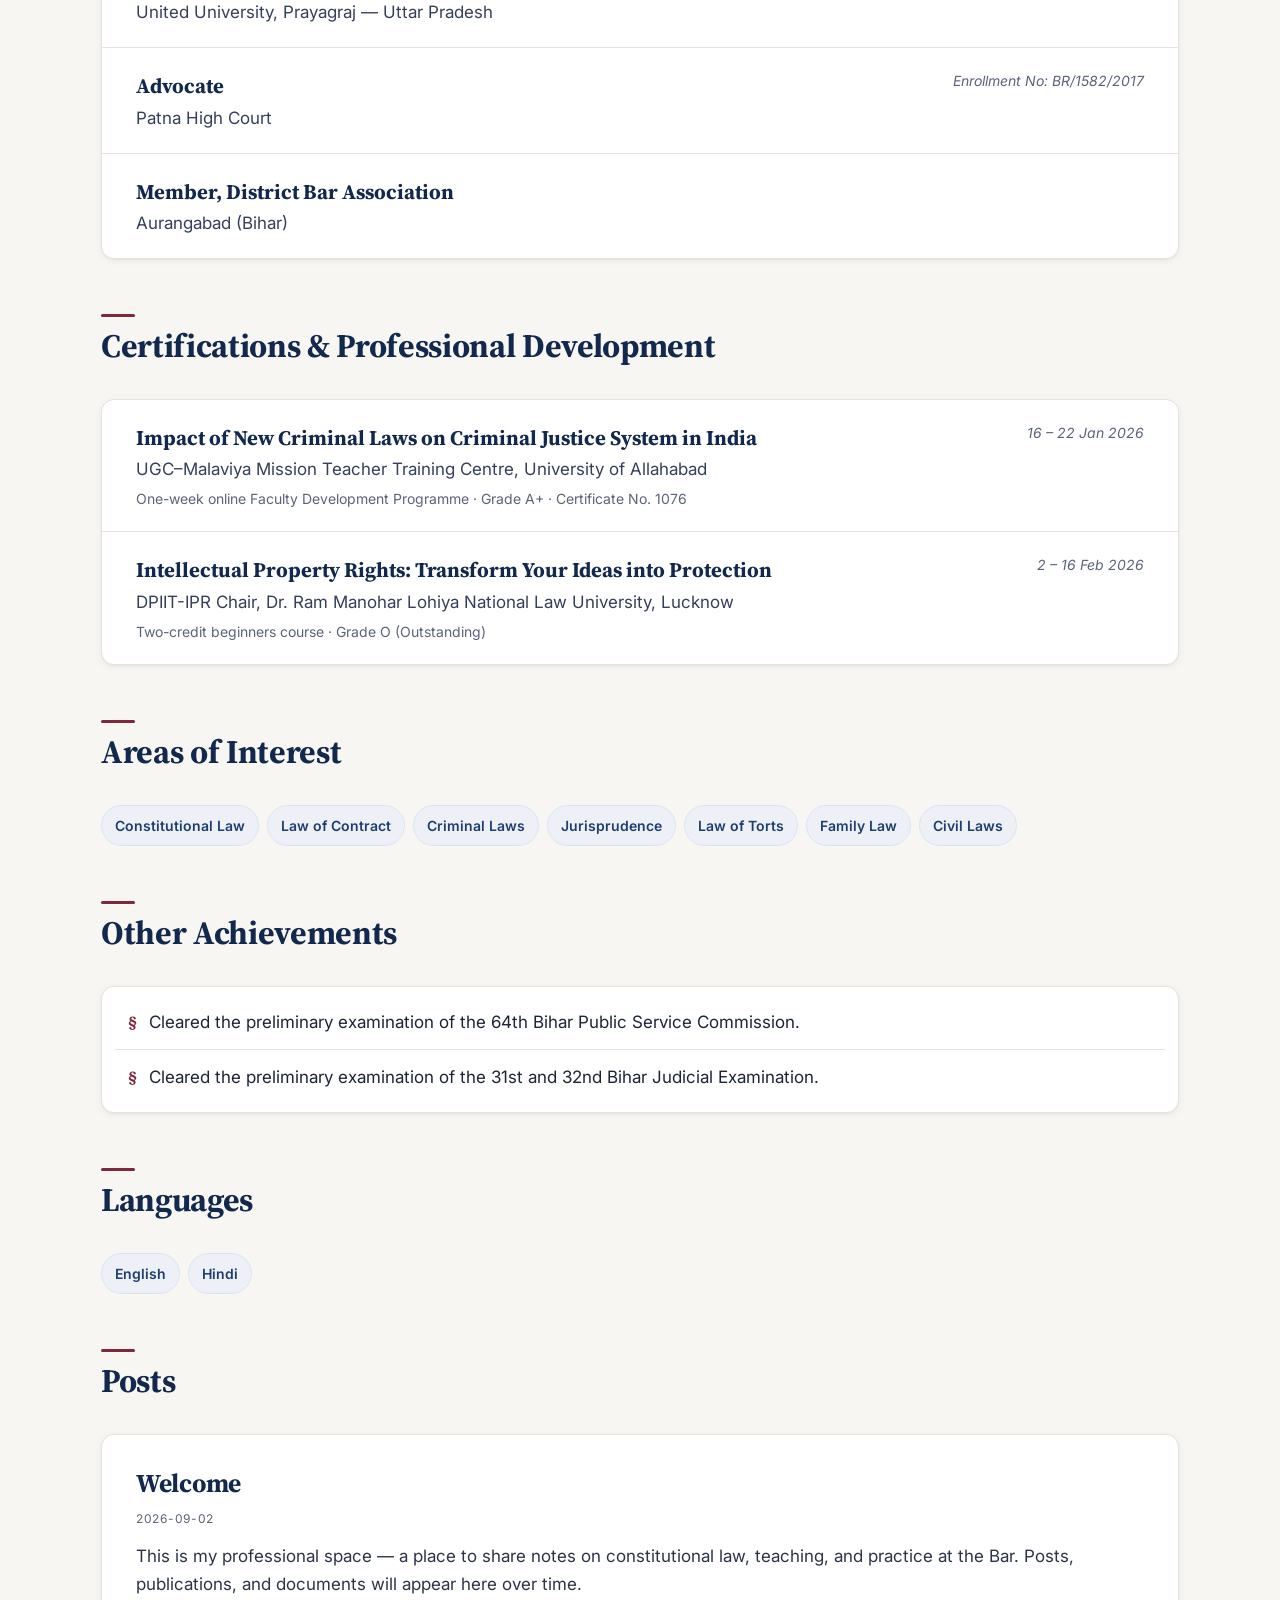
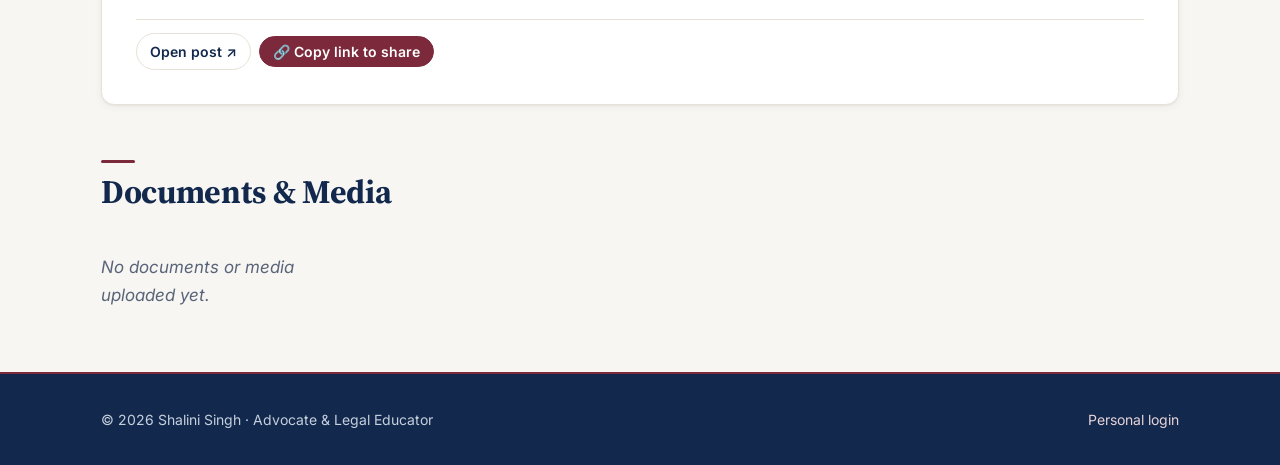
==== commit f75e2665: "Logo v5: tilted balance (striving); CV: standards-based full-page one-pager with Profile + footer" ====
--- a/index.html
+++ b/index.html
@@ -5,7 +5,7 @@
   <meta name="viewport" content="width=device-width, initial-scale=1.0" />
   <title>Shalini Singh — Advocate & Legal Educator</title>
   <meta name="description" content="Shalini Singh — Advocate at the Patna High Court and Assistant Professor of Law. Constitutional law, jurisprudence, and legal education." />
-  <link rel="icon" href="assets/logo.svg?v=4" />
+  <link rel="icon" href="assets/logo.svg?v=5" />
   <link rel="preconnect" href="https://fonts.googleapis.com" />
   <link rel="preconnect" href="https://fonts.gstatic.com" crossorigin />
   <link href="https://fonts.googleapis.com/css2?family=Inter:wght@400;500;600;700&family=Source+Serif+4:opsz,wght@8..60,400;8..60,600;8..60,700&display=swap" rel="stylesheet" />
@@ -15,7 +15,7 @@
   <header class="topbar">
     <div class="container">
       <div class="brand">
-        <img class="logo" src="assets/logo.svg?v=4" alt="Shalini Singh emblem" />
+        <img class="logo" src="assets/logo.svg?v=5" alt="Shalini Singh emblem" />
         <a href="index.html">Shalini Singh</a>
       </div>
       <nav class="nav">
